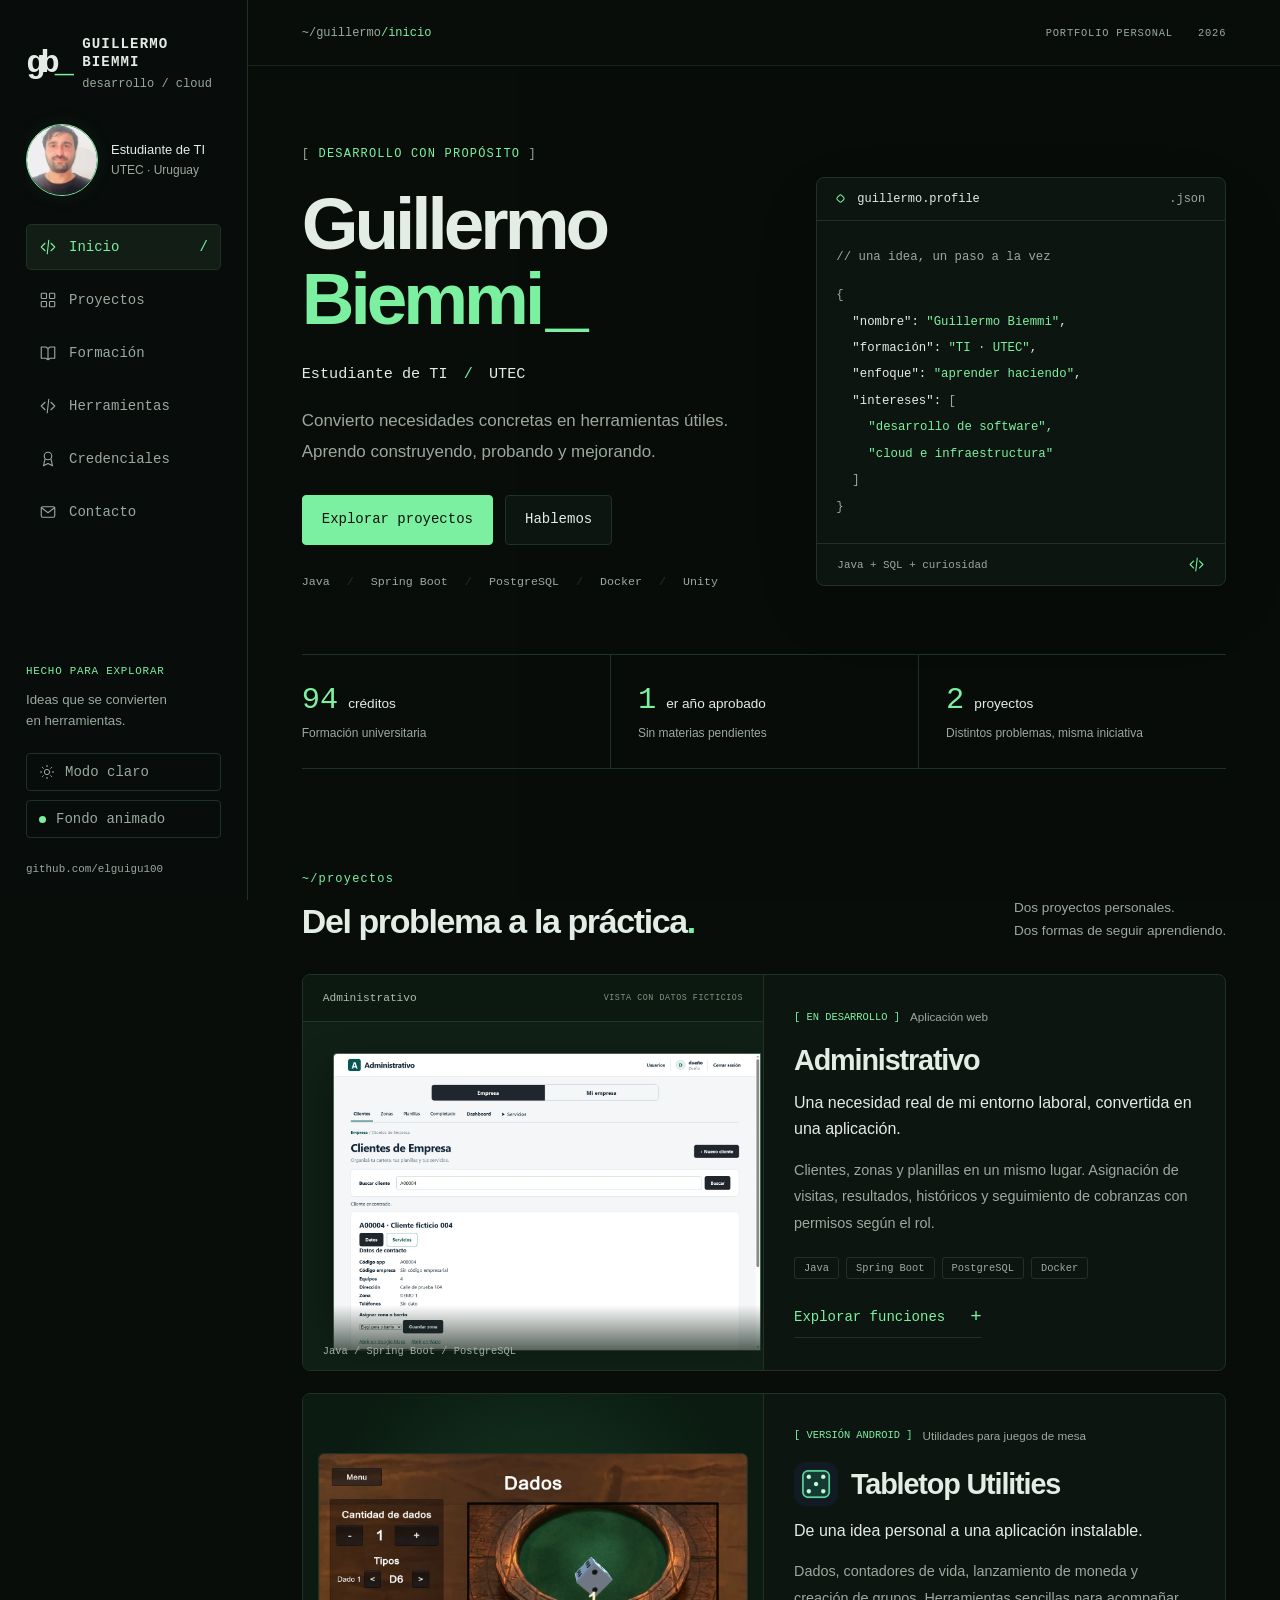
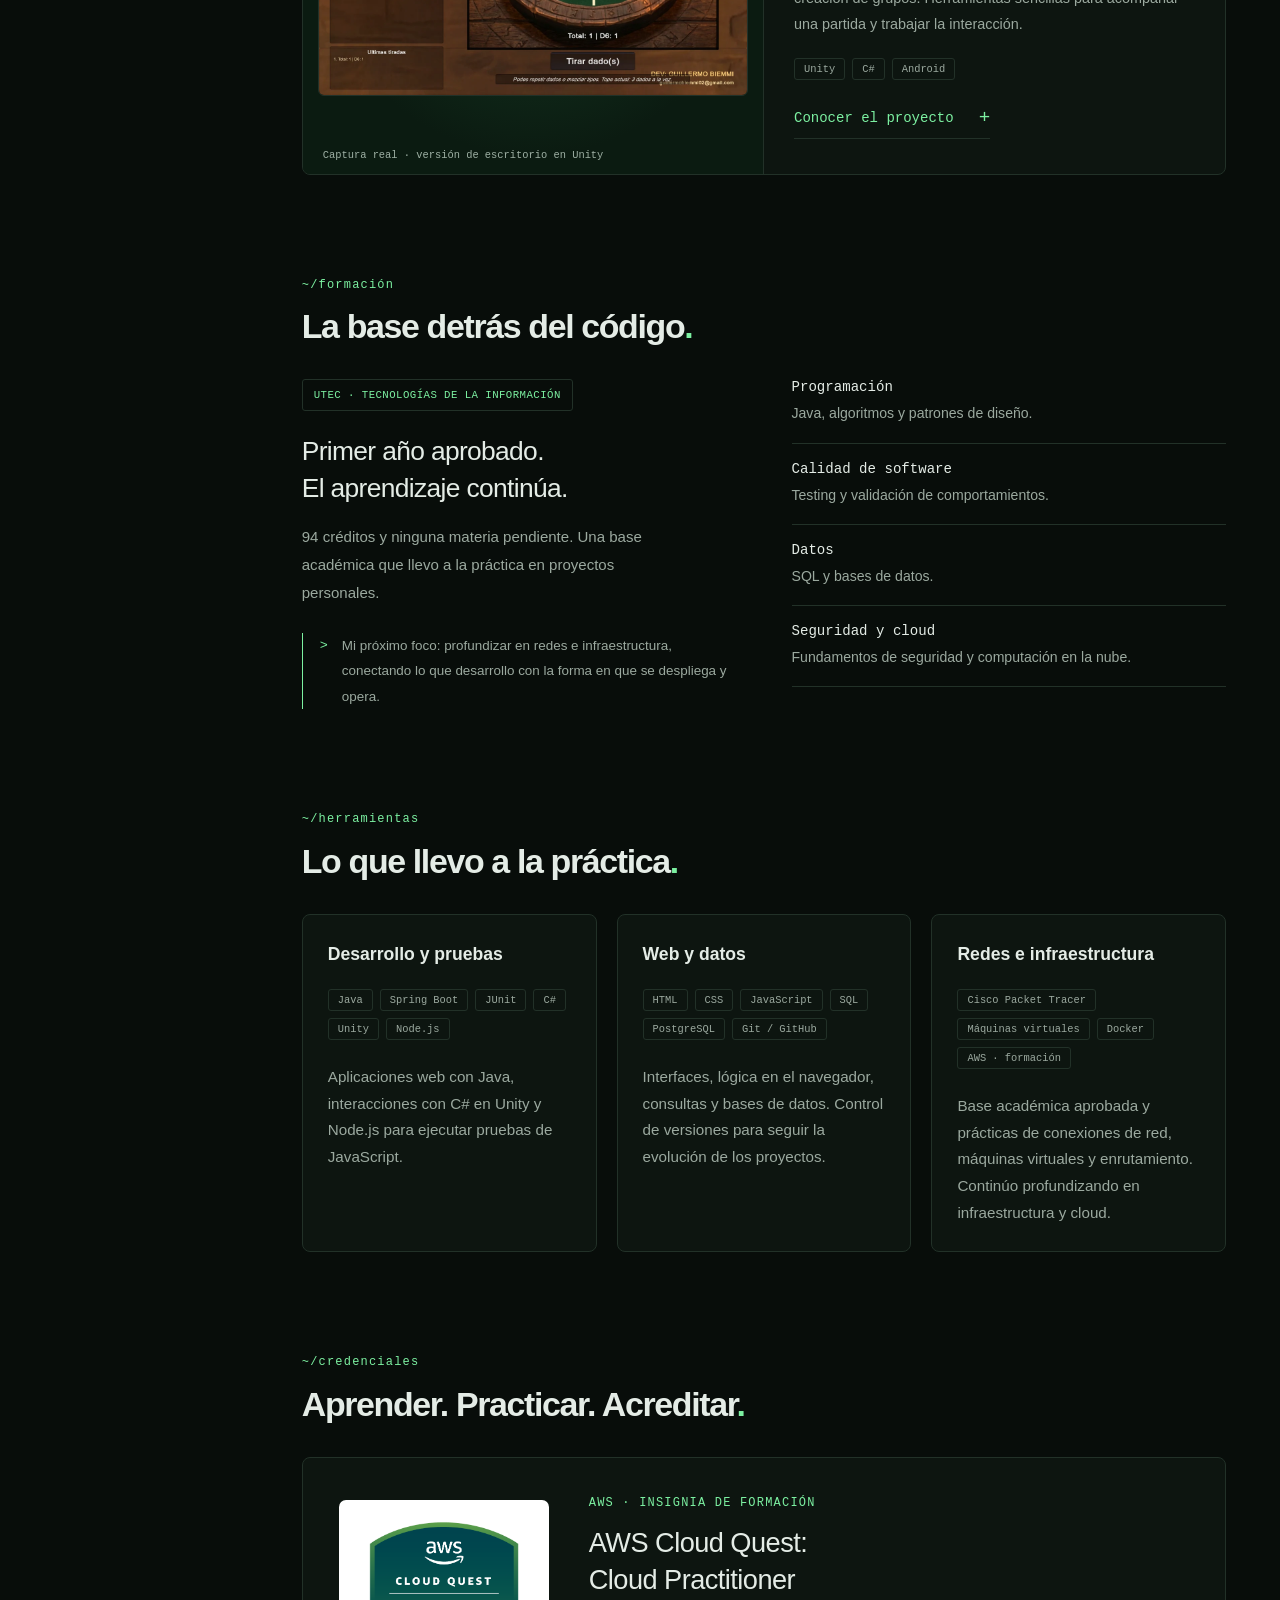
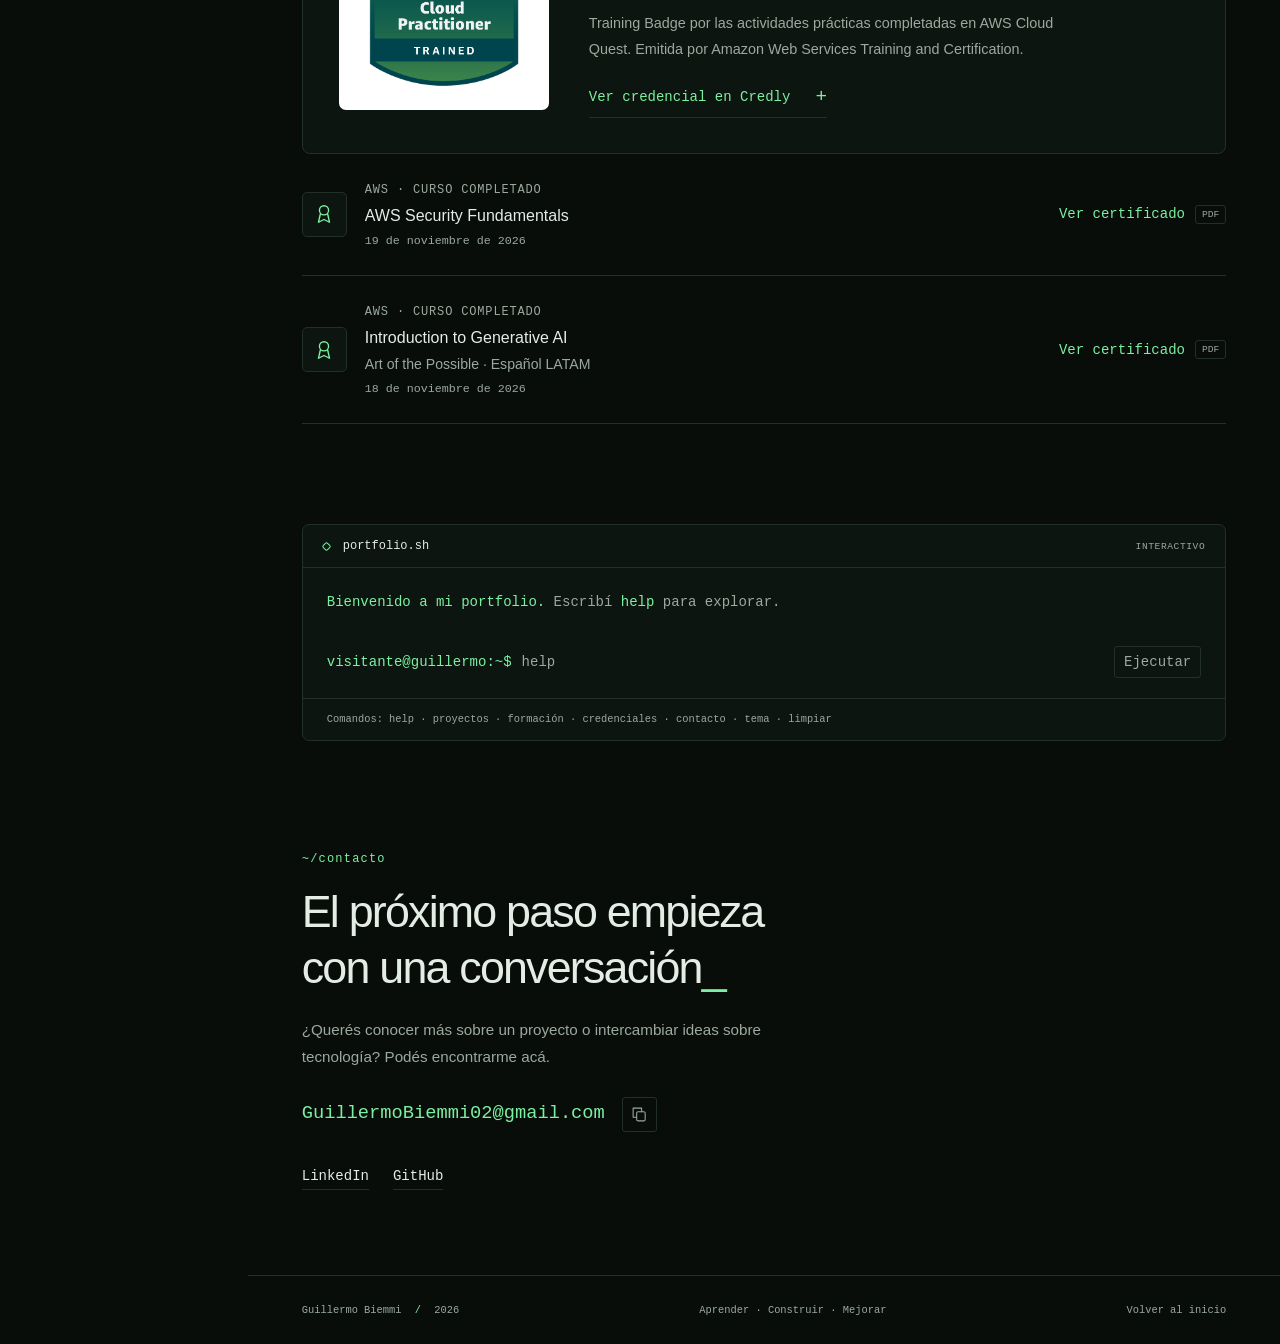
==== index.html @ 7ba87234 "Publica mi portfolio personal" ====
<!doctype html>
<html lang="es" data-theme="dark">
<head>
  <meta charset="utf-8">
  <meta name="viewport" content="width=device-width, initial-scale=1">
  <meta name="theme-color" content="#080d0a">
  <meta name="description" content="Portfolio de Guillermo Biemmi. Estudiante de TI en UTEC: desarrollo con Java, proyectos personales y formación en AWS.">
  <title>Guillermo Biemmi · Desarrollo & cloud</title>
  <link rel="icon" href="./assets/favicon.svg" type="image/svg+xml">
  <link rel="stylesheet" href="./styles.css">
</head>
<body>
  <a class="skip-link" href="#contenido">Ir al contenido</a>
  <canvas id="matrix" aria-hidden="true"></canvas>
  <svg class="symbols" aria-hidden="true" xmlns="http://www.w3.org/2000/svg"><defs>
    <symbol id="i-code" viewBox="0 0 24 24"><path d="m8 7-5 5 5 5m8-10 5 5-5 5m-3-14-2 18"/></symbol>
    <symbol id="i-grid" viewBox="0 0 24 24"><rect x="3" y="3" width="7" height="7" rx="1"/><rect x="14" y="3" width="7" height="7" rx="1"/><rect x="3" y="14" width="7" height="7" rx="1"/><rect x="14" y="14" width="7" height="7" rx="1"/></symbol>
    <symbol id="i-book" viewBox="0 0 24 24"><path d="M3 4h6l3 2 3-2h6v15h-6l-3 2-3-2H3Zm9 2v15"/></symbol>
    <symbol id="i-award" viewBox="0 0 24 24"><circle cx="12" cy="8" r="5"/><path d="m8 12-2 9 6-3 6 3-2-9"/></symbol>
    <symbol id="i-mail" viewBox="0 0 24 24"><rect x="3" y="5" width="18" height="14" rx="2"/><path d="m3 6 9 7 9-7"/></symbol>
    <symbol id="i-sun" viewBox="0 0 24 24"><circle cx="12" cy="12" r="4"/><path d="M12 2v2m0 16v2M2 12h2m16 0h2M5 5l1.5 1.5m11 11L19 19M5 19l1.5-1.5m11-11L19 5"/></symbol>
    <symbol id="i-copy" viewBox="0 0 24 24"><rect x="8" y="8" width="12" height="13" rx="2"/><path d="M15 8V3H3v13h5"/></symbol>
  </defs></svg>

  <aside class="sidebar">
    <a class="brand" href="#inicio" aria-label="Guillermo Biemmi, inicio"><span class="brand-mark">gb<span>_</span></span><span class="brand-name"><b>GUILLERMO</b><br><b>BIEMMI</b><span>desarrollo / cloud</span></span></a>
    <button class="menu-toggle" type="button" aria-expanded="false" aria-controls="main-nav">Menú <span aria-hidden="true">☰</span></button>
    <div class="sidebar-content" id="sidebar-content">
      <div class="identity"><img class="portrait" src="./assets/guillermo.jpeg" alt="Guillermo Biemmi" width="72" height="72"><p>Estudiante de TI<strong>UTEC · Uruguay</strong></p></div>
      <nav id="main-nav" aria-label="Navegación principal">
        <a href="#inicio" aria-current="location"><svg><use href="#i-code"/></svg>Inicio<span class="nav-index" aria-hidden="true">/</span></a>
        <a href="#proyectos"><svg><use href="#i-grid"/></svg>Proyectos</a>
        <a href="#formacion"><svg><use href="#i-book"/></svg>Formación</a>
        <a href="#herramientas"><svg><use href="#i-code"/></svg>Herramientas</a>
        <a href="#credenciales"><svg><use href="#i-award"/></svg>Credenciales</a>
        <a href="#contacto"><svg><use href="#i-mail"/></svg>Contacto</a>
      </nav>
      <div class="sidebar-bottom"><p class="tiny-label">HECHO PARA EXPLORAR</p><p>Ideas que se convierten<br>en herramientas.</p><button id="theme-toggle" class="utility-button" type="button"><svg><use href="#i-sun"/></svg><span>Modo claro</span></button><button id="motion-toggle" class="utility-button" type="button" aria-pressed="true"><span class="motion-light" aria-hidden="true"></span><span>Fondo animado</span></button><a class="sidebar-github" href="https://github.com/elguigu100" target="_blank" rel="noopener noreferrer">github.com/elguigu100</a></div>
    </div>
  </aside>

  <div class="page-shell">
    <header class="topbar"><span class="breadcrumb"><span>~/guillermo</span><span id="current-path">/inicio</span></span><span class="topbar-note">PORTFOLIO PERSONAL <span>2026</span></span></header>
    <main id="contenido">
      <section id="inicio" class="hero section-anchor" aria-labelledby="hero-title">
        <div class="hero-copy"><p class="eyebrow"><span aria-hidden="true">[</span> DESARROLLO CON PROPÓSITO <span aria-hidden="true">]</span></p><h1 id="hero-title">Guillermo<br><span>Biemmi<span class="cursor" aria-hidden="true">_</span></span></h1><p class="hero-role">Estudiante de TI <span>/</span> UTEC</p><p class="hero-intro">Convierto necesidades concretas en herramientas útiles. Aprendo construyendo, probando y mejorando.</p><div class="hero-actions"><a class="button button-primary" href="#proyectos">Explorar proyectos</a><a class="button button-secondary" href="#contacto">Hablemos</a></div><div class="hero-stack" aria-label="Tecnologías utilizadas"><span>Java</span><span>Spring Boot</span><span>PostgreSQL</span><span>Docker</span><span>Unity</span></div></div>
        <div class="hero-terminal"><div class="terminal-title"><span class="terminal-dot" aria-hidden="true"></span>guillermo.profile <span class="file-extension">.json</span></div><div class="profile-code" aria-label="Resumen de mi perfil"><p class="code-comment">// una idea, un paso a la vez</p><p><span class="code-punctuation">{</span></p><p class="indent"><span class="code-key">"nombre"</span>: <span class="code-string">"Guillermo Biemmi"</span>,</p><p class="indent"><span class="code-key">"formación"</span>: <span class="code-string">"TI · UTEC"</span>,</p><p class="indent"><span class="code-key">"enfoque"</span>: <span class="code-string">"aprender haciendo"</span>,</p><p class="indent"><span class="code-key">"intereses"</span>: <span class="code-punctuation">[</span></p><p class="double-indent code-string">"desarrollo de software",</p><p class="double-indent code-string">"cloud e infraestructura"</p><p class="indent"><span class="code-punctuation">]</span></p><p><span class="code-punctuation">}</span></p></div><div class="terminal-foot"><span>Java + SQL + curiosidad</span><svg><use href="#i-code"/></svg></div></div>
        <div class="academic-strip"><div><strong>94<span>créditos</span></strong><p>Formación universitaria</p></div><div><strong>1<span>er año aprobado</span></strong><p>Sin materias pendientes</p></div><div><strong>2<span>proyectos</span></strong><p>Distintos problemas, misma iniciativa</p></div></div>
      </section>

      <section id="proyectos" class="section-anchor section-space" aria-labelledby="projects-title"><div class="section-heading"><div><p class="eyebrow">~/proyectos</p><h2 id="projects-title">Del problema a la práctica<span>.</span></h2></div><p>Dos proyectos personales.<br>Dos formas de seguir aprendiendo.</p></div>
        <article class="project project-admin"><div class="project-visual admin-visual"><div class="visual-toolbar"><span>Administrativo</span><span>VISTA CON DATOS FICTICIOS</span></div><img src="./assets/administrativo-clientes.webp" alt="Dashboard de Administrativo: comparación mensual de cobranzas con datos ficticios" loading="lazy" width="1366" height="1050"><span class="visual-caption">Java / Spring Boot / PostgreSQL</span></div><div class="project-copy"><p class="project-status"><span class="bracket">[ EN DESARROLLO ]</span> Aplicación web</p><h3>Administrativo</h3><p class="project-summary">Una necesidad real de mi entorno laboral, convertida en una aplicación.</p><p>Clientes, zonas y planillas en un mismo lugar. Asignación de visitas, resultados, históricos y seguimiento de cobranzas con permisos según el rol.</p><div class="project-tags"><span>Java</span><span>Spring Boot</span><span>PostgreSQL</span><span>Docker</span></div><button class="text-button" type="button" data-project="administrativo">Explorar funciones <span aria-hidden="true">+</span></button></div></article>
        <article class="project project-tabletop"><div class="project-visual tabletop-visual"><img class="app-preview" src="./assets/tabletop-dados.webp" alt="Tabletop Utilities ejecutándose: dado D6 y resultado de una tirada" loading="lazy" width="1280" height="720"><span class="visual-caption">Captura real · versión de escritorio en Unity</span></div><div class="project-copy"><p class="project-status"><span class="bracket">[ VERSIÓN ANDROID ]</span> Utilidades para juegos de mesa</p><h3 class="app-title"><img src="./assets/tabletop-icon.png" alt="" width="44" height="44">Tabletop Utilities</h3><p class="project-summary">De una idea personal a una aplicación instalable.</p><p>Dados, contadores de vida, lanzamiento de moneda y creación de grupos. Herramientas sencillas para acompañar una partida y trabajar la interacción.</p><div class="project-tags"><span>Unity</span><span>C#</span><span>Android</span></div><button class="text-button" type="button" data-project="tabletop">Conocer el proyecto <span aria-hidden="true">+</span></button></div></article>
      </section>

      <section id="formacion" class="section-anchor section-space" aria-labelledby="education-title"><div class="section-heading"><div><p class="eyebrow">~/formación</p><h2 id="education-title">La base detrás del código<span>.</span></h2></div></div><div class="education-layout"><div class="education-main"><span class="outline-label">UTEC · TECNOLOGÍAS DE LA INFORMACIÓN</span><h3>Primer año aprobado.<br>El aprendizaje continúa.</h3><p>94 créditos y ninguna materia pendiente. Una base académica que llevo a la práctica en proyectos personales.</p><div class="education-note"><span aria-hidden="true">&gt;</span><p>Mi próximo foco: profundizar en redes e infraestructura, conectando lo que desarrollo con la forma en que se despliega y opera.</p></div></div><dl class="knowledge-list"><div><dt>Programación</dt><dd>Java, algoritmos y patrones de diseño.</dd></div><div><dt>Calidad de software</dt><dd>Testing y validación de comportamientos.</dd></div><div><dt>Datos</dt><dd>SQL y bases de datos.</dd></div><div><dt>Seguridad y cloud</dt><dd>Fundamentos de seguridad y computación en la nube.</dd></div></dl></div></section>

      <section id="herramientas" class="section-anchor section-space" aria-labelledby="tools-title">
        <div class="section-heading"><div><p class="eyebrow">~/herramientas</p><h2 id="tools-title">Lo que llevo a la práctica<span>.</span></h2></div></div>
        <div class="tools-grid">
          <article class="tool-card"><h3>Desarrollo y pruebas</h3><div class="project-tags"><span>Java</span><span>Spring Boot</span><span>JUnit</span><span>C#</span><span>Unity</span><span>Node.js</span></div><p>Aplicaciones web con Java, interacciones con C# en Unity y Node.js para ejecutar pruebas de JavaScript.</p></article>
          <article class="tool-card"><h3>Web y datos</h3><div class="project-tags"><span>HTML</span><span>CSS</span><span>JavaScript</span><span>SQL</span><span>PostgreSQL</span><span>Git / GitHub</span></div><p>Interfaces, lógica en el navegador, consultas y bases de datos. Control de versiones para seguir la evolución de los proyectos.</p></article>
          <article class="tool-card"><h3>Redes e infraestructura</h3><div class="project-tags"><span>Cisco Packet Tracer</span><span>Máquinas virtuales</span><span>Docker</span><span>AWS · formación</span></div><p>Base académica aprobada y prácticas de conexiones de red, máquinas virtuales y enrutamiento. Continúo profundizando en infraestructura y cloud.</p></article>
        </div>
      </section>

      <section id="credenciales" class="section-anchor section-space" aria-labelledby="credentials-title"><div class="section-heading"><div><p class="eyebrow">~/credenciales</p><h2 id="credentials-title">Aprender. Practicar. Acreditar<span>.</span></h2></div></div><article class="badge-panel"><a class="badge-image" href="https://www.credly.com/badges/9b9feaf5-bb16-41b6-ac58-16a0787f8060/public_url" target="_blank" rel="noopener noreferrer"><img src="./assets/aws-cloud-quest.png" alt="Insignia AWS Cloud Quest: Cloud Practitioner — Training Badge; abrir en Credly" width="601" height="601" loading="lazy"></a><div><p class="eyebrow">AWS · INSIGNIA DE FORMACIÓN</p><h3>AWS Cloud Quest:<br>Cloud Practitioner</h3><p>Training Badge por las actividades prácticas completadas en AWS Cloud Quest. Emitida por Amazon Web Services Training and Certification.</p><a class="text-button" href="https://www.credly.com/badges/9b9feaf5-bb16-41b6-ac58-16a0787f8060/public_url" target="_blank" rel="noopener noreferrer">Ver credencial en Credly <span aria-hidden="true">+</span></a></div></article><div class="course-list"><article><div class="course-icon"><svg><use href="#i-award"/></svg></div><div><p class="tiny-label">AWS · CURSO COMPLETADO</p><h3>AWS Security Fundamentals</h3><p>19 de noviembre de 2026</p></div><a href="./assets/aws-security-fundamentals.pdf" target="_blank" rel="noopener noreferrer">Ver certificado <span class="file-type">PDF</span></a></article><article><div class="course-icon"><svg><use href="#i-award"/></svg></div><div><p class="tiny-label">AWS · CURSO COMPLETADO</p><h3>Introduction to Generative AI<br><span>Art of the Possible · Español LATAM</span></h3><p>18 de noviembre de 2026</p></div><a href="./assets/aws-generative-ai.pdf" target="_blank" rel="noopener noreferrer">Ver certificado <span class="file-type">PDF</span></a></article></div></section>

      <section class="terminal-section section-space" aria-labelledby="terminal-heading"><div class="terminal-title"><span class="terminal-dot" aria-hidden="true"></span><h2 id="terminal-heading">portfolio.sh</h2><span class="terminal-hint">INTERACTIVO</span></div><div id="terminal-output" class="terminal-output" role="log" aria-live="polite" aria-relevant="additions"><p><span class="code-string">Bienvenido a mi portfolio.</span> Escribí <strong>help</strong> para explorar.</p></div><form id="terminal-form" autocomplete="off"><label for="terminal-input"><span aria-hidden="true">visitante@guillermo:~$</span><span class="sr-only">Comando del portfolio</span></label><input id="terminal-input" name="command" type="text" maxlength="80" spellcheck="false" placeholder="help" aria-describedby="terminal-help"><button type="submit" class="terminal-submit">Ejecutar</button></form><p id="terminal-help" class="terminal-help">Comandos: help · proyectos · formación · credenciales · contacto · tema · limpiar</p></section>

      <section id="contacto" class="section-anchor contact-section section-space" aria-labelledby="contact-title"><p class="eyebrow">~/contacto</p><h2 id="contact-title">El próximo paso empieza<br>con una conversación<span>_</span></h2><p>¿Querés conocer más sobre un proyecto o intercambiar ideas sobre tecnología? Podés encontrarme acá.</p><div class="contact-links"><a class="email-link" href="mailto:GuillermoBiemmi02@gmail.com">GuillermoBiemmi02@gmail.com</a><button class="icon-button" type="button" id="copy-email" aria-label="Copiar correo electrónico"><svg><use href="#i-copy"/></svg></button></div><p id="copy-status" class="copy-status" role="status"></p><div class="social-links"><a href="https://www.linkedin.com/in/guillermo-biemmi-7505232b5" target="_blank" rel="noopener noreferrer">LinkedIn</a><a href="https://github.com/elguigu100" target="_blank" rel="noopener noreferrer">GitHub</a></div></section>
    </main>
    <footer><span>Guillermo Biemmi <span class="footer-slash">/</span> <span id="footer-year">2026</span></span><span>Aprender · Construir · Mejorar</span><a href="#inicio">Volver al inicio</a></footer>
  </div>

  <dialog id="project-dialog" class="project-dialog" aria-labelledby="project-dialog-title"><button type="button" class="dialog-close" aria-label="Cerrar detalle del proyecto">Cerrar <span aria-hidden="true">×</span></button><div id="project-dialog-content"></div></dialog>
  <script src="./downloads.js"></script>
  <script src="./app.js"></script>
</body>
</html>
---- styles.css ----
@charset "UTF-8";
:root{color-scheme:dark;--bg:#080d0a;--sidebar:#080c0a;--surface:#0d1510;--surface-2:#111d15;--text:#e4ece6;--muted:#9ba99f;--green:#7cf0a1;--green-deep:#112d1d;--border:#223128;--line:#17241c;--mono:ui-monospace,"Cascadia Code","SFMono-Regular",Consolas,"Liberation Mono",monospace;--sans:Inter,"Segoe UI",Arial,sans-serif;--sidebar-width:248px}
html[data-theme=light]{color-scheme:light;--bg:#f3f7f4;--sidebar:#edf3ee;--surface:#fff;--surface-2:#e9f0eb;--text:#15271b;--muted:#526557;--green:#176b39;--green-deep:#deeee3;--border:#cbd9ce;--line:#dbe5dd}
*{box-sizing:border-box}html{scroll-behavior:smooth;scroll-padding-top:85px}body{margin:0;background:var(--bg);color:var(--text);font:1rem/1.65 var(--sans);-webkit-font-smoothing:antialiased}::selection{background:var(--green);color:var(--bg)}a{color:inherit;text-decoration:none}button,input{font:inherit}button,a,input{-webkit-tap-highlight-color:transparent}button{cursor:pointer}button:disabled{cursor:wait;opacity:.6}button{color:inherit}button:focus-visible,a:focus-visible,input:focus-visible,summary:focus-visible{outline:2px solid var(--green);outline-offset:5px}img{display:block;max-width:100%}svg:not(.symbols){width:22px;height:22px;fill:none;stroke:currentColor;stroke-width:1.5;stroke-linecap:round;stroke-linejoin:round}.symbols{position:absolute;width:0;height:0;overflow:hidden}p,h1,h2,h3{margin:0}button{border:0}button[hidden],[hidden]{display:none!important}.sr-only{position:absolute;width:1px;height:1px;padding:0;margin:-1px;overflow:hidden;clip:rect(0,0,0,0);white-space:nowrap;border:0}.skip-link{position:fixed;left:1rem;top:1rem;padding:.7rem 1rem;background:var(--green);color:var(--bg);transform:translateY(-180%);z-index:100}.skip-link:focus{transform:none}
#matrix{position:fixed;top:0;left:var(--sidebar-width);width:calc(100% - var(--sidebar-width));height:100%;pointer-events:none;z-index:-1;opacity:.075;mask-image:linear-gradient(90deg,transparent,#000 65%)}html[data-theme=light] #matrix{opacity:.05}
.sidebar{position:fixed;inset:0 auto 0 0;width:var(--sidebar-width);border-right:1px solid var(--border);background:var(--sidebar);z-index:20;display:flex;flex-direction:column;padding:35px 26px 25px}.brand{display:flex;align-items:center;gap:13px}.brand-mark{font:700 2rem/1 var(--mono);letter-spacing:-.15em;color:var(--text)}.brand-mark>span{color:var(--green)}.brand-name{font:600 .88rem/1.3 var(--mono);letter-spacing:.08em}.brand-name>span{display:block;color:var(--muted);font-size:.75rem;font-weight:400;letter-spacing:0;margin-top:5px}.sidebar-content{display:flex;flex-direction:column;flex:1;min-height:0;overflow:auto;scrollbar-width:thin;scrollbar-color:var(--border) transparent}.identity{padding:32px 0 28px;display:flex;align-items:center;gap:13px}.monogram{display:grid;place-content:center;position:relative;flex:none;width:52px;height:52px;border:1px solid #4d8d61;border-radius:50%;background:var(--green-deep);color:var(--green);font:500 1.05rem var(--mono)}.monogram span{position:absolute;right:6px;bottom:9px;font-size:.7rem}.identity p{font-size:.81rem;line-height:1.6;color:var(--text)}.identity strong{display:block;font-size:.75rem;color:var(--muted);font-weight:400}
#main-nav{display:flex;flex-direction:column;gap:7px}#main-nav a{font:.875rem var(--mono);display:flex;align-items:center;gap:12px;padding:13px 12px;color:var(--muted);border:1px solid transparent;border-radius:5px;transition:background .2s,color .2s}#main-nav svg{width:18px;height:18px}#main-nav a:hover{color:var(--text);background:var(--surface-2)}#main-nav a[aria-current]{border-color:var(--border);background:var(--surface-2);color:var(--green)}.nav-index{margin-left:auto}.sidebar-bottom{margin-top:auto;padding-top:45px}.tiny-label{font:400 .75rem/1.5 var(--mono);letter-spacing:.07em;color:var(--muted)}.sidebar-bottom>.tiny-label{font-size:.68rem;color:var(--green)}.sidebar-bottom>p:not(.tiny-label){font-size:.83rem;color:var(--muted);margin:9px 0 22px;line-height:1.6}.utility-button{display:flex;gap:10px;align-items:center;text-align:left;width:100%;background:transparent;color:var(--muted);border:1px solid var(--border);padding:10px 12px;border-radius:4px;font:.75rem var(--mono);margin-top:9px}.utility-button:hover{border-color:var(--green);color:var(--green)}.utility-button svg{width:16px;height:16px}.motion-light{width:7px;height:7px;border-radius:50%;background:var(--green)}.utility-button[aria-pressed=false] .motion-light{background:var(--muted)}.sidebar-github{display:block;font:.68rem var(--mono);color:var(--muted);margin-top:25px}.sidebar-github:hover{color:var(--green)}.menu-toggle{display:none}
.page-shell{margin-left:var(--sidebar-width)}.topbar{height:66px;border-bottom:1px solid var(--line);display:flex;align-items:center;justify-content:space-between;padding:0 clamp(25px,4.2vw,65px);font:.75rem var(--mono);background:var(--bg)}.breadcrumb>span:first-child{color:var(--muted)}#current-path{color:var(--green)}.topbar-note{font-size:.65rem;letter-spacing:.08em;color:var(--muted)}.topbar-note>span{margin-left:18px}main{max-width:1380px;margin:0 auto;padding:0 clamp(25px,4.2vw,65px)}.section-anchor{scroll-margin-top:30px}.hero{display:grid;grid-template-columns:minmax(0,1.1fr) minmax(0,.95fr);gap:45px 40px;padding-top:78px}.eyebrow{font:.75rem/1.7 var(--mono);letter-spacing:.1em;color:var(--green)}.eyebrow>span{color:var(--muted)}h1{font:650 clamp(3.2rem,5.7vw,5.7rem)/1.02 var(--sans);letter-spacing:-.055em;margin:23px 0}h1>span{color:var(--green)}.cursor{display:inline-block;font-family:var(--mono);font-weight:400;margin-left:4px;animation:cursor 1.6s step-end infinite}@keyframes cursor{50%{opacity:0}}.hero-role{font:400 .95rem var(--mono);color:var(--text)}.hero-role>span{color:var(--green);margin:0 7px}.hero-intro{font-size:1.06rem;color:var(--muted);max-width:440px;line-height:1.8;margin:23px 0 28px}.hero-actions{display:flex;gap:12px;flex-wrap:wrap}.button{font:500 .875rem/1.4 var(--mono);border-radius:4px;padding:14px 19px;display:inline-flex;align-items:center;justify-content:center;transition:background .2s,border-color .2s,transform .2s}.button:hover{transform:translateY(-2px)}.button-primary{background:var(--green);color:#07130c;border:1px solid var(--green)}html[data-theme=light] .button-primary{color:#fff}.button-secondary{background:var(--surface);border:1px solid var(--border);color:var(--text)}.button-secondary:hover{border-color:var(--green)}.hero-stack{display:flex;flex-wrap:wrap;gap:7px 17px;margin-top:30px;font:.73rem var(--mono);color:var(--muted)}.hero-stack span:not(:last-child)::after{content:"/";margin-left:17px;color:var(--border)}
.hero-terminal{align-self:center;min-width:0;border:1px solid var(--border);border-radius:8px;background:var(--surface);box-shadow:0 25px 75px #00000012;transform:translateY(15px)}.terminal-title{padding:14px 20px;display:flex;align-items:center;gap:9px;border-bottom:1px solid var(--border);font:.75rem var(--mono);color:var(--text)}.terminal-dot{width:7px;height:7px;border-radius:2px;border:1px solid var(--green);transform:rotate(45deg);margin-right:4px}.file-extension{color:var(--muted);margin-left:auto}.profile-code{font:.77rem/2.15 var(--mono);padding:23px 19px;overflow:auto;white-space:nowrap}.profile-code .indent{padding-left:16px}.profile-code .double-indent{padding-left:32px}.code-comment{color:var(--muted);margin-bottom:12px}.code-key{color:var(--text)}.code-string{color:var(--green)}.code-punctuation{color:var(--muted)}.terminal-foot{border-top:1px solid var(--border);display:flex;justify-content:space-between;align-items:center;padding:12px 20px;color:var(--muted);font:.68rem var(--mono)}.terminal-foot svg{height:17px;width:17px;color:var(--green)}.academic-strip{grid-column:1/-1;display:grid;grid-template-columns:repeat(3,1fr);border-top:1px solid var(--border);border-bottom:1px solid var(--border);margin-top:20px}.academic-strip>div{padding:24px 0}.academic-strip>div+div{padding-left:27px;border-left:1px solid var(--border)}.academic-strip strong{font:500 1.9rem/1.4 var(--mono);color:var(--green)}.academic-strip strong>span{font:400 .85rem var(--sans);color:var(--text);margin-left:10px}.academic-strip p{font-size:.75rem;color:var(--muted);margin-top:3px}
.section-space{margin-top:100px}.section-heading{display:flex;align-items:end;justify-content:space-between;gap:25px;margin-bottom:32px}.section-heading h2{font-size:clamp(1.8rem,2.65vw,2.55rem);font-weight:600;letter-spacing:-.04em;line-height:1.25;margin-top:10px}.section-heading h2>span{color:var(--green)}.section-heading>p{color:var(--muted);font-size:.85rem;flex-shrink:0;line-height:1.7}
.project{display:grid;grid-template-columns:1fr 1fr;border:1px solid var(--border);background:var(--surface);border-radius:8px;overflow:hidden;margin-top:22px}.project-visual{min-width:0;min-height:340px;position:relative;border-right:1px solid var(--border);background:#102016;overflow:hidden}.visual-toolbar{display:flex;justify-content:space-between;align-items:center;gap:12px;padding:17px 20px;border-bottom:1px solid #21372a;color:#acbfb1;background:#0c1911;font:.7rem var(--mono)}.visual-toolbar>span+span{font-size:.52rem;letter-spacing:.07em;color:#7d9786}.admin-visual img{position:absolute;top:78px;left:30px;width:calc(100% - 32px);max-width:none;height:auto;border-radius:4px 0 0 0;border:1px solid #496151;box-shadow:0 20px 40px #0006;transition:transform .5s}.project:hover .admin-visual img{transform:translateY(-6px)}.admin-visual::after{content:"";position:absolute;inset:auto 0 0;height:65px;background:linear-gradient(transparent,#102016)}.visual-caption{position:absolute;bottom:13px;left:20px;z-index:1;color:#9eb0a4;font:.65rem var(--mono)}.project-copy{padding:32px 30px;min-width:0}.project-status{display:flex;align-items:center;gap:10px;flex-wrap:wrap;color:var(--muted);font-size:.73rem}.bracket{font:.65rem var(--mono);color:var(--green)}.project-copy h3{font-size:1.8rem;letter-spacing:-.04em;font-weight:600;margin:17px 0 12px;line-height:1.2}.project-summary{font-size:1rem;color:var(--text);line-height:1.65;margin-bottom:14px}.project-copy>p:not(.project-summary):not(.project-status){color:var(--muted);font-size:.9rem;line-height:1.85}.project-tags{display:flex;flex-wrap:wrap;gap:7px;margin:20px 0 24px}.project-tags>span{border:1px solid var(--border);color:var(--muted);padding:4px 9px;border-radius:3px;font:.65rem var(--mono)}.text-button{display:inline-flex;align-items:center;justify-content:space-between;gap:25px;font:500 .82rem var(--mono);color:var(--green);border:0;border-bottom:1px solid var(--border);padding:0 0 9px;background:transparent}.text-button:hover{border-color:var(--green)}.text-button>span{font-size:1.2rem;font-weight:400}.tabletop-visual{display:flex;align-items:center;justify-content:center;background:radial-gradient(ellipse at 50% 40%,#153923 0,#0b1b11 65%);min-height:380px}.dice-stage{width:100%;height:270px;position:relative;display:grid;place-items:center;transform:translateY(-25px)}.dice-stage svg.dice-art{width:88%;height:100%;fill:initial;stroke:initial;stroke-width:initial;z-index:1}.orbit{position:absolute;width:270px;height:160px;border:1px solid #234e32;border-radius:50%;transform:rotate(-25deg)}.orbit-two{width:350px;height:220px;transform:rotate(-25deg);opacity:.45}.tabletop-wordmark{position:absolute;bottom:58px;left:0;right:0;text-align:center;font:500 1rem/1.5 var(--mono);letter-spacing:.25em;color:#cff5db}.tabletop-wordmark>span{display:block;font-size:.6rem;letter-spacing:.6em;color:#8da997}
.education-layout{display:grid;grid-template-columns:1fr 1fr;gap:55px}.outline-label{display:inline-block;font:.67rem/1.5 var(--mono);color:var(--green);border:1px solid var(--border);border-radius:3px;padding:7px 11px;letter-spacing:.04em}.education-main h3{font-size:1.65rem;font-weight:500;line-height:1.4;letter-spacing:-.025em;margin:22px 0 16px}.education-main>p{font-size:.94rem;line-height:1.85;color:var(--muted);max-width:390px}.education-note{display:flex;gap:14px;font-size:.84rem;line-height:1.9;color:var(--muted);border-left:1px solid var(--green);padding-left:17px;margin-top:26px}.education-note>span{color:var(--green);font-family:var(--mono)}.knowledge-list{margin:0}.knowledge-list>div{padding:17px 0;border-bottom:1px solid var(--border)}.knowledge-list>div:first-child{padding-top:0}.knowledge-list dt{font:500 .88rem var(--mono);color:var(--text)}.knowledge-list dd{margin:7px 0 0;font-size:.88rem;color:var(--muted)}
.badge-panel{display:grid;grid-template-columns:210px 1fr;gap:40px;align-items:center;border:1px solid var(--border);background:var(--surface);border-radius:8px;padding:35px 36px}.badge-image{display:block;background:#fff;border-radius:7px;padding:9px;transition:transform .25s}.badge-image:hover{transform:translateY(-4px)}.badge-image img{width:100%;height:auto}.badge-panel h3{font-weight:500;font-size:1.7rem;line-height:1.35;letter-spacing:-.02em;margin:12px 0}.badge-panel>div>p:not(.eyebrow){color:var(--muted);font-size:.9rem;line-height:1.8;margin-bottom:20px;max-width:480px}.course-list>article{display:flex;align-items:center;gap:18px;border-bottom:1px solid var(--border);padding:27px 0}.course-icon{width:45px;height:45px;flex:none;display:grid;place-items:center;border:1px solid var(--border);border-radius:5px;color:var(--green);background:var(--surface)}.course-list h3{font-size:1rem;line-height:1.6;font-weight:500;margin:4px 0}.course-list h3>span{font-size:.88rem;font-weight:400;color:var(--muted)}.course-list article>div:not(.course-icon)>p:last-child{font:.73rem var(--mono);color:var(--muted);margin-top:6px}.course-list a{display:flex;align-items:center;gap:10px;font:.75rem var(--mono);margin-left:auto;white-space:nowrap;color:var(--green)}.file-type{font-size:.6rem;border:1px solid var(--border);border-radius:3px;padding:3px 6px;color:var(--muted)}.course-list a:hover{text-decoration:underline}
.terminal-section{border:1px solid var(--border);border-radius:7px;overflow:hidden;background:var(--surface)}.terminal-title h2{font:inherit}.terminal-hint{font:.6rem var(--mono);color:var(--muted);margin-left:auto;letter-spacing:.06em}.terminal-output{font:.83rem/1.9 var(--mono);padding:21px 24px 9px;max-height:270px;overflow:auto;overflow-wrap:anywhere;scrollbar-color:var(--border) transparent;scrollbar-width:thin;color:var(--muted)}.terminal-output p{margin-bottom:7px}.terminal-output .command-echo{color:var(--text)}.terminal-output strong{font-weight:500;color:var(--green)}#terminal-form{display:flex;align-items:center;gap:10px;padding:14px 24px 20px;font:.8rem var(--mono)}#terminal-form>label{color:var(--green);white-space:nowrap}#terminal-input{background:transparent;border:0;min-width:0;flex:1;padding:5px 0;color:var(--text);font:inherit;caret-color:var(--green)}#terminal-input:focus-visible{outline:0;border-bottom:1px solid var(--green)}#terminal-input::placeholder{color:var(--muted)}.terminal-submit{border:1px solid var(--border);border-radius:3px;background:transparent;font:.7rem var(--mono);padding:7px 9px;color:var(--muted)}.terminal-submit:hover{color:var(--green);border-color:var(--green)}.terminal-help{border-top:1px solid var(--border);padding:11px 24px;font:.65rem/1.8 var(--mono);color:var(--muted)}
.contact-section{padding:8px 0 30px}.contact-section h2{font-size:clamp(2rem,3.5vw,3.3rem);font-weight:500;letter-spacing:-.04em;line-height:1.25;margin:15px 0 20px}.contact-section h2>span{color:var(--green)}.contact-section>p:not(.eyebrow):not(.copy-status){color:var(--muted);font-size:.95rem;max-width:530px;line-height:1.8}.contact-links{display:flex;align-items:center;gap:17px;margin-top:26px}.email-link{font:400 clamp(.85rem,1.5vw,1.17rem)/1.6 var(--mono);color:var(--green);overflow-wrap:anywhere;min-width:0}.email-link:hover{text-decoration:underline}.icon-button{width:35px;height:35px;display:grid;place-items:center;background:transparent;border:1px solid var(--border);border-radius:3px;flex-shrink:0;color:var(--muted)}.icon-button svg{width:17px;height:17px}.icon-button:hover{color:var(--green);border-color:var(--green)}.copy-status{min-height:24px;font-size:.78rem;color:var(--green);margin-top:5px}.social-links{display:flex;gap:24px;margin-top:7px;font:.82rem var(--mono)}.social-links a{border-bottom:1px solid var(--border);padding-bottom:5px}.social-links a:hover{color:var(--green);border-color:var(--green)}footer{max-width:1380px;margin:55px auto 0;padding:25px clamp(25px,4.2vw,65px);border-top:1px solid var(--border);display:flex;align-items:center;gap:25px;justify-content:space-between;color:var(--muted);font:.65rem/1.8 var(--mono)}.footer-slash{color:var(--green);margin:0 7px}footer a:hover{color:var(--green)}
.project-dialog{width:min(94vw,850px);max-height:90vh;overflow:auto;overscroll-behavior:contain;color:var(--text);background:var(--surface);border:1px solid var(--border);border-radius:10px;padding:32px 38px;box-shadow:0 30px 100px #0008}.project-dialog::backdrop{background:#010603d9;backdrop-filter:blur(7px)}.dialog-close{display:flex;align-items:center;gap:13px;position:sticky;top:0;margin:0 0 18px auto;background:var(--surface-2);border:1px solid var(--border);border-radius:4px;padding:6px 11px;font:.75rem var(--mono);z-index:1}.dialog-close>span{font-size:1.25rem;color:var(--green)}.project-dialog h2{font-size:2.2rem;letter-spacing:-.04em;font-weight:500;line-height:1.2;margin:10px 0 20px}.project-dialog h3{font-size:1.1rem;font-weight:500;margin:25px 0 10px}.project-dialog p,.project-dialog li{color:var(--muted);font-size:.95rem;line-height:1.85}.project-dialog img{border:1px solid var(--border);border-radius:5px;margin:25px 0}.project-dialog ul{padding-left:21px}.project-dialog .dialog-summary{font-size:1.1rem;color:var(--text)}.project-dialog .dialog-note{font:.8rem/1.85 var(--mono);background:var(--surface-2);border-left:2px solid var(--green);padding:16px 18px;margin-top:24px}.project-dialog .button{margin-top:22px}.project-dialog .project-tags{margin-bottom:0}
@media(min-width:1600px){:root{--sidebar-width:270px}.sidebar{padding-left:35px;padding-right:30px}.hero{padding-top:100px}.hero-terminal{max-width:480px;justify-self:end;width:100%}}
@media(max-width:1180px) and (min-width:901px){:root{--sidebar-width:220px}.sidebar{padding:30px 19px}.hero{gap:35px 25px}.profile-code{font-size:.66rem;padding-left:14px;padding-right:14px}.hero-intro{font-size:1rem}.academic-strip strong{font-size:1.5rem}.academic-strip strong>span{font-size:.72rem}.academic-strip>div+div{padding-left:15px}.project-copy{padding:28px 24px}.project-copy h3{font-size:1.6rem}.project-status{font-size:.65rem}.project-visual{min-height:400px}.education-layout{gap:35px}.badge-panel{grid-template-columns:160px 1fr;gap:28px;padding:28px}.course-list a{font-size:.65rem}}
@media(max-width:900px){:root{--sidebar-width:0px}.sidebar{position:sticky;top:0;inset:auto;z-index:30;width:100%;height:72px;border-right:0;border-bottom:1px solid var(--border);padding:15px 23px;flex-direction:row;align-items:center;justify-content:space-between}.brand-mark{font-size:1.8rem}.brand-name{font-size:.7rem;display:flex;gap:6px;align-items:center}.brand-name>br{display:none}.brand-name>span{display:none}.menu-toggle{display:flex;gap:11px;align-items:center;border:1px solid var(--border);border-radius:4px;padding:7px 11px;background:transparent;color:var(--green);font:.75rem var(--mono)}.menu-toggle>span{font-size:1rem}.sidebar-content{display:none;position:absolute;top:71px;left:0;right:0;max-height:calc(100dvh - 72px);overflow:auto;background:var(--sidebar);border-bottom:1px solid var(--border);padding:10px 23px 22px}.sidebar.menu-open .sidebar-content{display:flex}.identity{padding:15px 12px 20px}.sidebar-bottom{padding-top:15px}.sidebar-bottom>.tiny-label,.sidebar-bottom>p:not(.tiny-label){display:none}.utility-button{max-width:250px}.sidebar-github{margin-top:18px}.page-shell{margin-left:0}.topbar{height:53px;padding:0 25px}.topbar-note{font-size:.58rem}.topbar-note>span{margin-left:9px}main{padding:0 25px}.hero{padding-top:55px;gap:38px 25px}.hero h1{font-size:clamp(3.5rem,8vw,5.2rem)}.profile-code{font-size:.7rem}.hero-terminal{transform:none}.academic-strip{margin-top:4px}.section-space{margin-top:75px}.section-heading h2{font-size:2rem}.project-visual{min-height:365px}.project-copy{padding:27px 25px}.badge-panel{grid-template-columns:180px 1fr;gap:30px}.project-dialog{padding:25px}.section-anchor{scroll-margin-top:95px}footer{padding:23px 25px}}
@media(max-width:650px){.topbar-note{display:none}.hero{grid-template-columns:1fr;padding-top:38px;gap:28px}.hero h1{font-size:clamp(3.6rem,14vw,5rem)}.hero-intro{font-size:1rem;margin-top:19px}.hero-actions{gap:10px}.button{padding:13px 16px;font-size:.78rem}.hero-stack{font-size:.68rem;gap:5px 11px;margin-top:24px}.hero-stack span:not(:last-child)::after{margin-left:11px}.hero-terminal{width:100%;max-width:none}.profile-code{font-size:clamp(.65rem,2.5vw,.84rem);line-height:1.95;padding:20px 17px}.terminal-title{padding:13px 17px}.terminal-foot{padding:11px 17px}.academic-strip{grid-template-columns:1fr;gap:0;margin-top:0}.academic-strip>div,.academic-strip>div+div{display:flex;align-items:center;justify-content:space-between;padding:17px 0;border-left:0;gap:15px}.academic-strip>div+div{border-top:1px solid var(--border)}.academic-strip strong{font-size:1.5rem;white-space:nowrap}.academic-strip strong>span{font-size:.76rem;margin-left:8px}.academic-strip p{font-size:.7rem;max-width:145px;text-align:right;line-height:1.6;margin:0}.section-heading{display:block;margin-bottom:25px}.section-heading>p{margin-top:15px;font-size:.84rem}.section-heading h2{font-size:1.9rem;line-height:1.3}.eyebrow{font-size:.68rem;letter-spacing:.07em}.project{grid-template-columns:1fr}.project-visual{border-right:0;border-bottom:1px solid var(--border);min-height:255px}.admin-visual img{top:70px;left:23px;width:calc(100% - 25px)}.visual-toolbar{padding:14px 17px;font-size:.63rem}.visual-toolbar>span+span{font-size:.46rem}.project-copy{padding:26px 23px 30px}.project-copy h3{font-size:1.7rem}.project-status{font-size:.66rem}.project-copy>p:not(.project-summary):not(.project-status){font-size:.9rem}.project-summary{font-size:1rem}.project-tags{margin-top:18px}.tabletop-visual{min-height:315px}.dice-stage{height:220px;transform:translateY(-22px)}.orbit{width:230px;height:130px}.orbit-two{width:280px;height:180px}.tabletop-wordmark{bottom:43px;font-size:.85rem}.tabletop-wordmark>span{font-size:.55rem}.visual-caption{font-size:.58rem;bottom:11px}.education-layout{grid-template-columns:1fr;gap:35px}.education-main h3{font-size:1.5rem}.knowledge-list>div:first-child{padding-top:17px;border-top:1px solid var(--border)}.outline-label{font-size:.58rem}.badge-panel{grid-template-columns:1fr;gap:25px;padding:25px}.badge-image{width:145px}.badge-panel h3{font-size:1.5rem}.badge-panel>div>p:not(.eyebrow){font-size:.88rem}.course-list>article{flex-wrap:wrap;gap:13px;padding:24px 0;align-items:start}.course-icon{width:34px;height:34px}.course-icon svg{width:19px;height:19px}.course-list>article>div:not(.course-icon){flex:1;min-width:0}.course-list h3{font-size:.94rem;overflow-wrap:anywhere}.course-list h3>span{font-size:.8rem}.course-list .tiny-label{font-size:.58rem}.course-list a{margin-left:47px;font-size:.72rem}.terminal-output{padding:18px 16px 6px;font-size:.73rem}#terminal-form{padding:13px 16px 18px;gap:7px;flex-wrap:wrap}#terminal-form>label{font-size:.67rem}#terminal-input{font-size:.8rem;min-width:80px}.terminal-submit{font-size:.65rem;padding:6px}.terminal-help{padding:10px 16px;font-size:.6rem}.contact-section h2{font-size:2rem}.contact-section>p:not(.eyebrow):not(.copy-status){font-size:.9rem}.email-link{font-size:.78rem}.contact-links{gap:9px}.social-links{font-size:.77rem}.contact-section{padding-bottom:10px}footer{margin-top:35px;flex-wrap:wrap;gap:12px 20px;font-size:.6rem}footer>span:nth-child(2){display:none}.project-dialog{padding:20px;max-height:88dvh}.project-dialog h2{font-size:1.8rem}.project-dialog p,.project-dialog li{font-size:.88rem}.project-dialog .dialog-summary{font-size:1rem}.project-dialog .dialog-note{font-size:.74rem}}
@media(prefers-reduced-motion:reduce){html{scroll-behavior:auto}*,*::before,*::after{animation:none!important;transition:none!important}.cursor{opacity:1}}
.button,.text-button,.utility-button,.course-list a,.social-links,.terminal-submit,.menu-toggle{font-size:.875rem}.terminal-output{font-size:.875rem}#terminal-form>label,#terminal-input{font-size:.875rem}.email-link{font-size:clamp(.875rem,1.5vw,1.17rem)}
.brand-name b{font:inherit}
.portrait{width:72px;height:72px;flex:none;border:1px solid var(--green);border-radius:50%;object-fit:cover;object-position:center 34%;box-shadow:0 0 20px #70eaa014}
[data-download-link][hidden]{display:none!important}.download-panel{margin-top:28px;padding-top:12px;border-top:1px solid var(--border)}
.tabletop-visual{display:flex;flex-direction:column;justify-content:center;padding:22px 15px 40px}.tabletop-visual .app-preview{display:block;width:100%;height:auto;border:1px solid var(--border);border-radius:6px}.app-gallery{display:grid;gap:18px}.app-gallery figure{margin:0}.app-gallery img,.app-motion img{width:100%;height:auto;border-radius:6px}.app-gallery figcaption{font-size:.8rem;color:var(--muted);margin-top:6px}.app-motion{margin:24px 0}.app-motion summary{cursor:pointer;color:var(--green);padding:12px 0}

.tools-grid{display:grid;grid-template-columns:repeat(3,minmax(0,1fr));gap:20px}.tool-card{padding:25px;border:1px solid var(--border);border-radius:8px;background:var(--surface)}.tool-card h3{margin:0 0 18px;font-size:1.1rem}.tool-card p{font-size:.95rem;line-height:1.75;color:var(--muted);margin-top:18px}.app-title{display:flex;align-items:center;gap:13px}.app-title img{flex:none;border-radius:12px}.app-title img[width="44"]{width:44px;height:44px}.app-title img[width="56"]{width:56px;height:56px}@media(max-width:1100px){.tools-grid{grid-template-columns:1fr}}

.admin-main-preview{margin:24px 0}.admin-main-preview figcaption{font-size:.85rem;color:var(--muted);margin-top:8px}.admin-screens{margin:24px 0}.admin-screens summary{cursor:pointer;color:var(--green);padding:12px 0}

.admin-tabs{display:flex;flex-wrap:wrap;gap:8px;margin:14px 0 24px}.admin-tabs button{padding:10px 13px;border:1px solid var(--border);border-radius:5px;background:var(--surface);color:var(--text);font:inherit;font-size:.9rem;cursor:pointer}.admin-tabs button[aria-selected="true"]{background:var(--green-deep);color:var(--green);border-color:var(--green)}.admin-feature[hidden]{display:none!important}.admin-feature h3{margin-bottom:8px}.admin-feature img{width:100%;height:auto;border-radius:6px;border:1px solid var(--border);display:block}.admin-caption{font-size:.8rem!important;color:var(--muted)}.admin-showcase{margin:26px 0}.admin-feature{min-width:0}
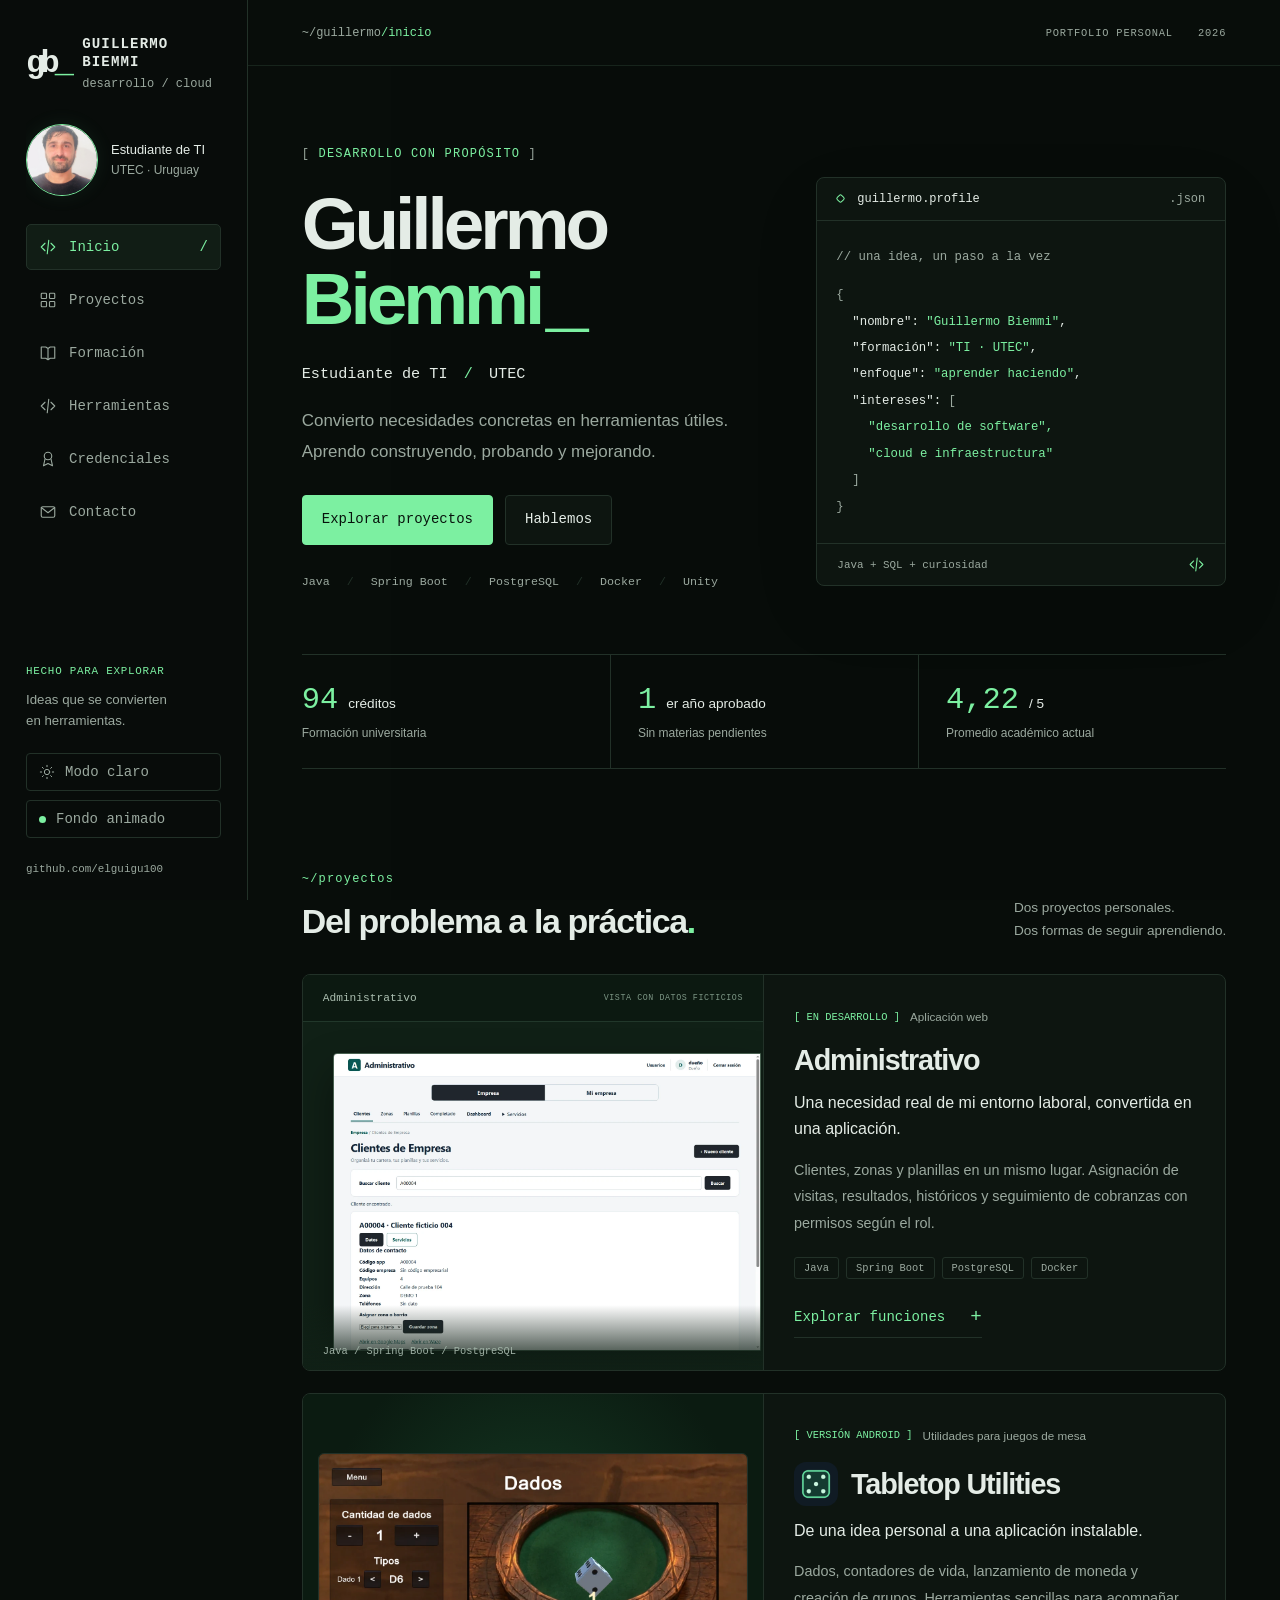
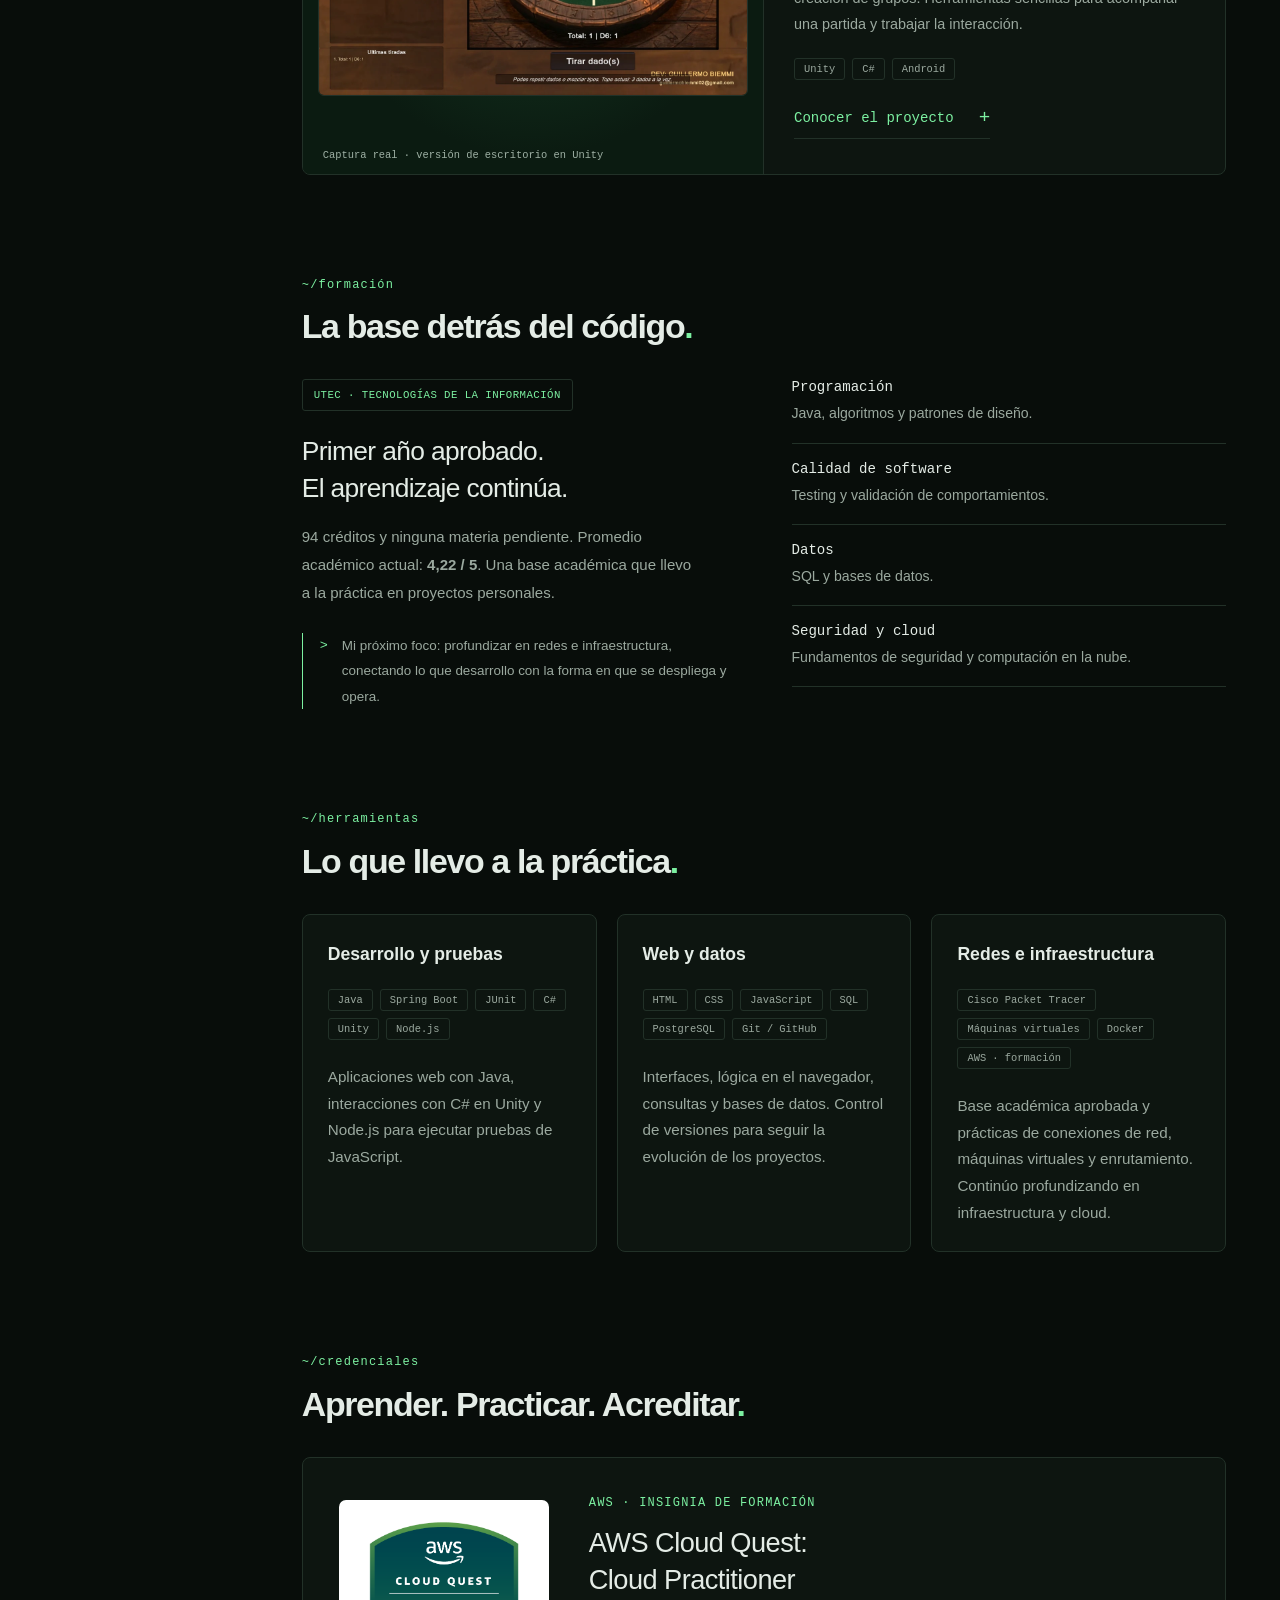
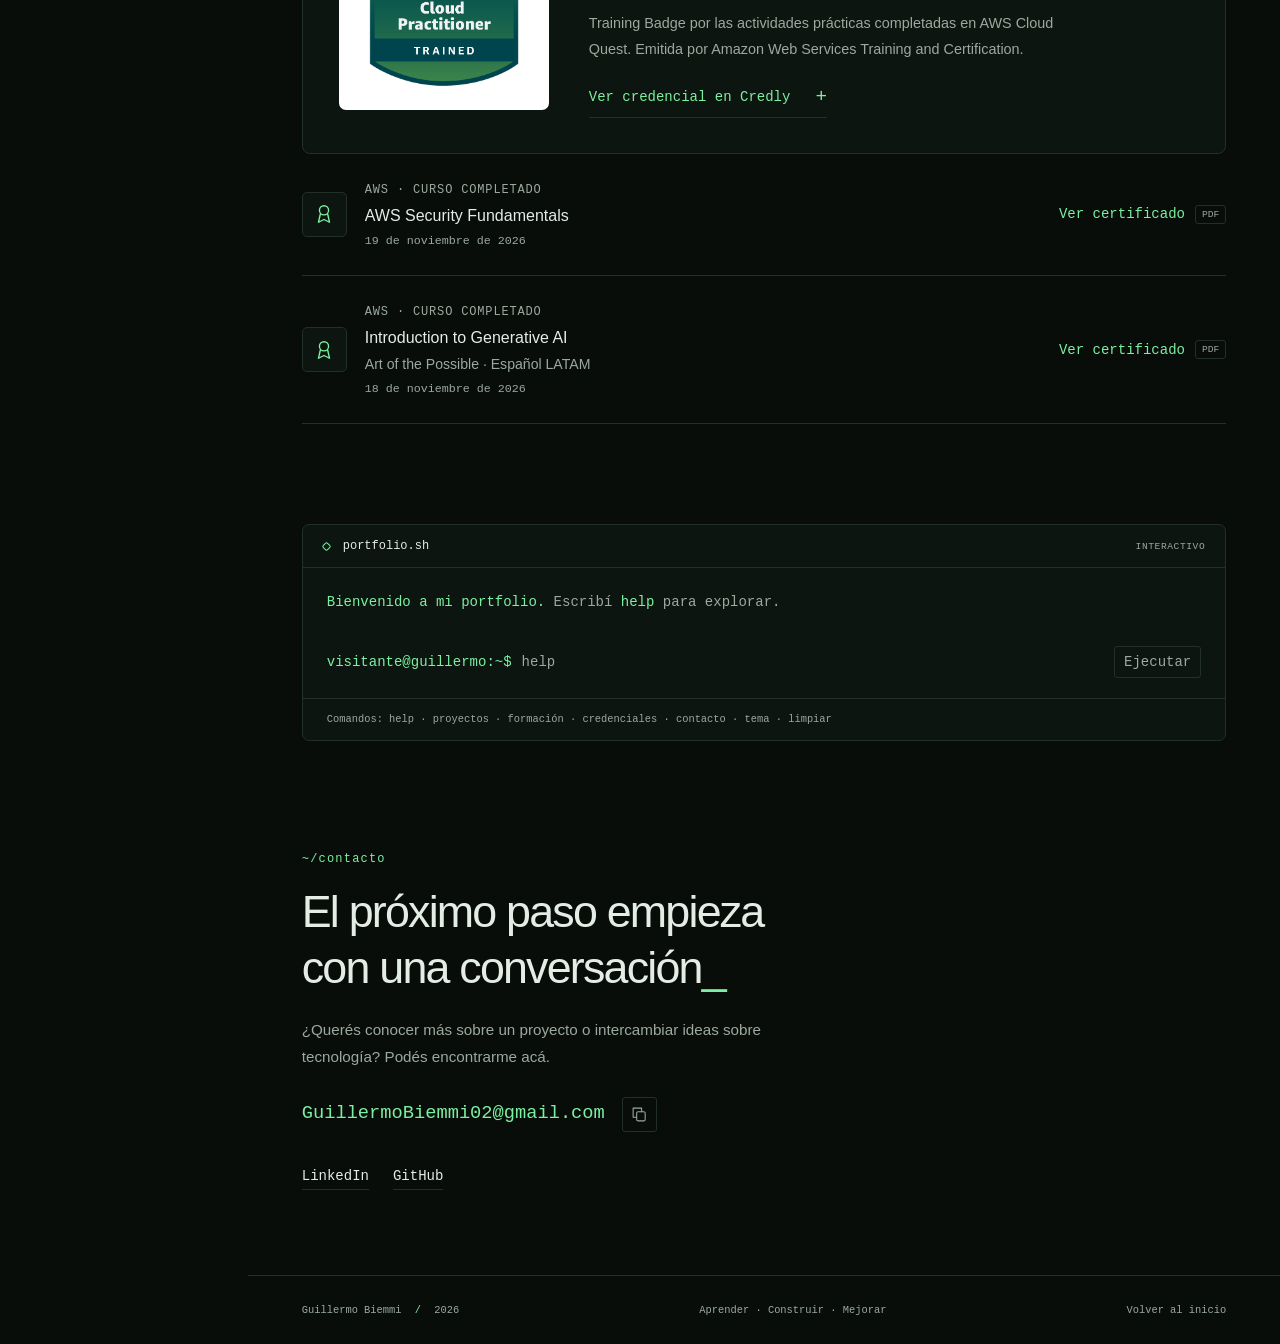
==== commit d76f8a47: "Add files via upload" ====
--- a/index.html
+++ b/index.html
@@ -45,7 +45,7 @@
       <section id="inicio" class="hero section-anchor" aria-labelledby="hero-title">
         <div class="hero-copy"><p class="eyebrow"><span aria-hidden="true">[</span> DESARROLLO CON PROPÓSITO <span aria-hidden="true">]</span></p><h1 id="hero-title">Guillermo<br><span>Biemmi<span class="cursor" aria-hidden="true">_</span></span></h1><p class="hero-role">Estudiante de TI <span>/</span> UTEC</p><p class="hero-intro">Convierto necesidades concretas en herramientas útiles. Aprendo construyendo, probando y mejorando.</p><div class="hero-actions"><a class="button button-primary" href="#proyectos">Explorar proyectos</a><a class="button button-secondary" href="#contacto">Hablemos</a></div><div class="hero-stack" aria-label="Tecnologías utilizadas"><span>Java</span><span>Spring Boot</span><span>PostgreSQL</span><span>Docker</span><span>Unity</span></div></div>
         <div class="hero-terminal"><div class="terminal-title"><span class="terminal-dot" aria-hidden="true"></span>guillermo.profile <span class="file-extension">.json</span></div><div class="profile-code" aria-label="Resumen de mi perfil"><p class="code-comment">// una idea, un paso a la vez</p><p><span class="code-punctuation">{</span></p><p class="indent"><span class="code-key">"nombre"</span>: <span class="code-string">"Guillermo Biemmi"</span>,</p><p class="indent"><span class="code-key">"formación"</span>: <span class="code-string">"TI · UTEC"</span>,</p><p class="indent"><span class="code-key">"enfoque"</span>: <span class="code-string">"aprender haciendo"</span>,</p><p class="indent"><span class="code-key">"intereses"</span>: <span class="code-punctuation">[</span></p><p class="double-indent code-string">"desarrollo de software",</p><p class="double-indent code-string">"cloud e infraestructura"</p><p class="indent"><span class="code-punctuation">]</span></p><p><span class="code-punctuation">}</span></p></div><div class="terminal-foot"><span>Java + SQL + curiosidad</span><svg><use href="#i-code"/></svg></div></div>
-        <div class="academic-strip"><div><strong>94<span>créditos</span></strong><p>Formación universitaria</p></div><div><strong>1<span>er año aprobado</span></strong><p>Sin materias pendientes</p></div><div><strong>2<span>proyectos</span></strong><p>Distintos problemas, misma iniciativa</p></div></div>
+        <div class="academic-strip"><div><strong>94<span>créditos</span></strong><p>Formación universitaria</p></div><div><strong>1<span>er año aprobado</span></strong><p>Sin materias pendientes</p></div><div><strong>4,22<span>/ 5</span></strong><p>Promedio académico actual</p></div></div>
       </section>
 
       <section id="proyectos" class="section-anchor section-space" aria-labelledby="projects-title"><div class="section-heading"><div><p class="eyebrow">~/proyectos</p><h2 id="projects-title">Del problema a la práctica<span>.</span></h2></div><p>Dos proyectos personales.<br>Dos formas de seguir aprendiendo.</p></div>
@@ -53,7 +53,7 @@
         <article class="project project-tabletop"><div class="project-visual tabletop-visual"><img class="app-preview" src="./assets/tabletop-dados.webp" alt="Tabletop Utilities ejecutándose: dado D6 y resultado de una tirada" loading="lazy" width="1280" height="720"><span class="visual-caption">Captura real · versión de escritorio en Unity</span></div><div class="project-copy"><p class="project-status"><span class="bracket">[ VERSIÓN ANDROID ]</span> Utilidades para juegos de mesa</p><h3 class="app-title"><img src="./assets/tabletop-icon.png" alt="" width="44" height="44">Tabletop Utilities</h3><p class="project-summary">De una idea personal a una aplicación instalable.</p><p>Dados, contadores de vida, lanzamiento de moneda y creación de grupos. Herramientas sencillas para acompañar una partida y trabajar la interacción.</p><div class="project-tags"><span>Unity</span><span>C#</span><span>Android</span></div><button class="text-button" type="button" data-project="tabletop">Conocer el proyecto <span aria-hidden="true">+</span></button></div></article>
       </section>
 
-      <section id="formacion" class="section-anchor section-space" aria-labelledby="education-title"><div class="section-heading"><div><p class="eyebrow">~/formación</p><h2 id="education-title">La base detrás del código<span>.</span></h2></div></div><div class="education-layout"><div class="education-main"><span class="outline-label">UTEC · TECNOLOGÍAS DE LA INFORMACIÓN</span><h3>Primer año aprobado.<br>El aprendizaje continúa.</h3><p>94 créditos y ninguna materia pendiente. Una base académica que llevo a la práctica en proyectos personales.</p><div class="education-note"><span aria-hidden="true">&gt;</span><p>Mi próximo foco: profundizar en redes e infraestructura, conectando lo que desarrollo con la forma en que se despliega y opera.</p></div></div><dl class="knowledge-list"><div><dt>Programación</dt><dd>Java, algoritmos y patrones de diseño.</dd></div><div><dt>Calidad de software</dt><dd>Testing y validación de comportamientos.</dd></div><div><dt>Datos</dt><dd>SQL y bases de datos.</dd></div><div><dt>Seguridad y cloud</dt><dd>Fundamentos de seguridad y computación en la nube.</dd></div></dl></div></section>
+      <section id="formacion" class="section-anchor section-space" aria-labelledby="education-title"><div class="section-heading"><div><p class="eyebrow">~/formación</p><h2 id="education-title">La base detrás del código<span>.</span></h2></div></div><div class="education-layout"><div class="education-main"><span class="outline-label">UTEC · TECNOLOGÍAS DE LA INFORMACIÓN</span><h3>Primer año aprobado.<br>El aprendizaje continúa.</h3><p>94 créditos y ninguna materia pendiente. Promedio académico actual: <strong>4,22 / 5</strong>. Una base académica que llevo a la práctica en proyectos personales.</p><div class="education-note"><span aria-hidden="true">&gt;</span><p>Mi próximo foco: profundizar en redes e infraestructura, conectando lo que desarrollo con la forma en que se despliega y opera.</p></div></div><dl class="knowledge-list"><div><dt>Programación</dt><dd>Java, algoritmos y patrones de diseño.</dd></div><div><dt>Calidad de software</dt><dd>Testing y validación de comportamientos.</dd></div><div><dt>Datos</dt><dd>SQL y bases de datos.</dd></div><div><dt>Seguridad y cloud</dt><dd>Fundamentos de seguridad y computación en la nube.</dd></div></dl></div></section>
 
       <section id="herramientas" class="section-anchor section-space" aria-labelledby="tools-title">
         <div class="section-heading"><div><p class="eyebrow">~/herramientas</p><h2 id="tools-title">Lo que llevo a la práctica<span>.</span></h2></div></div>
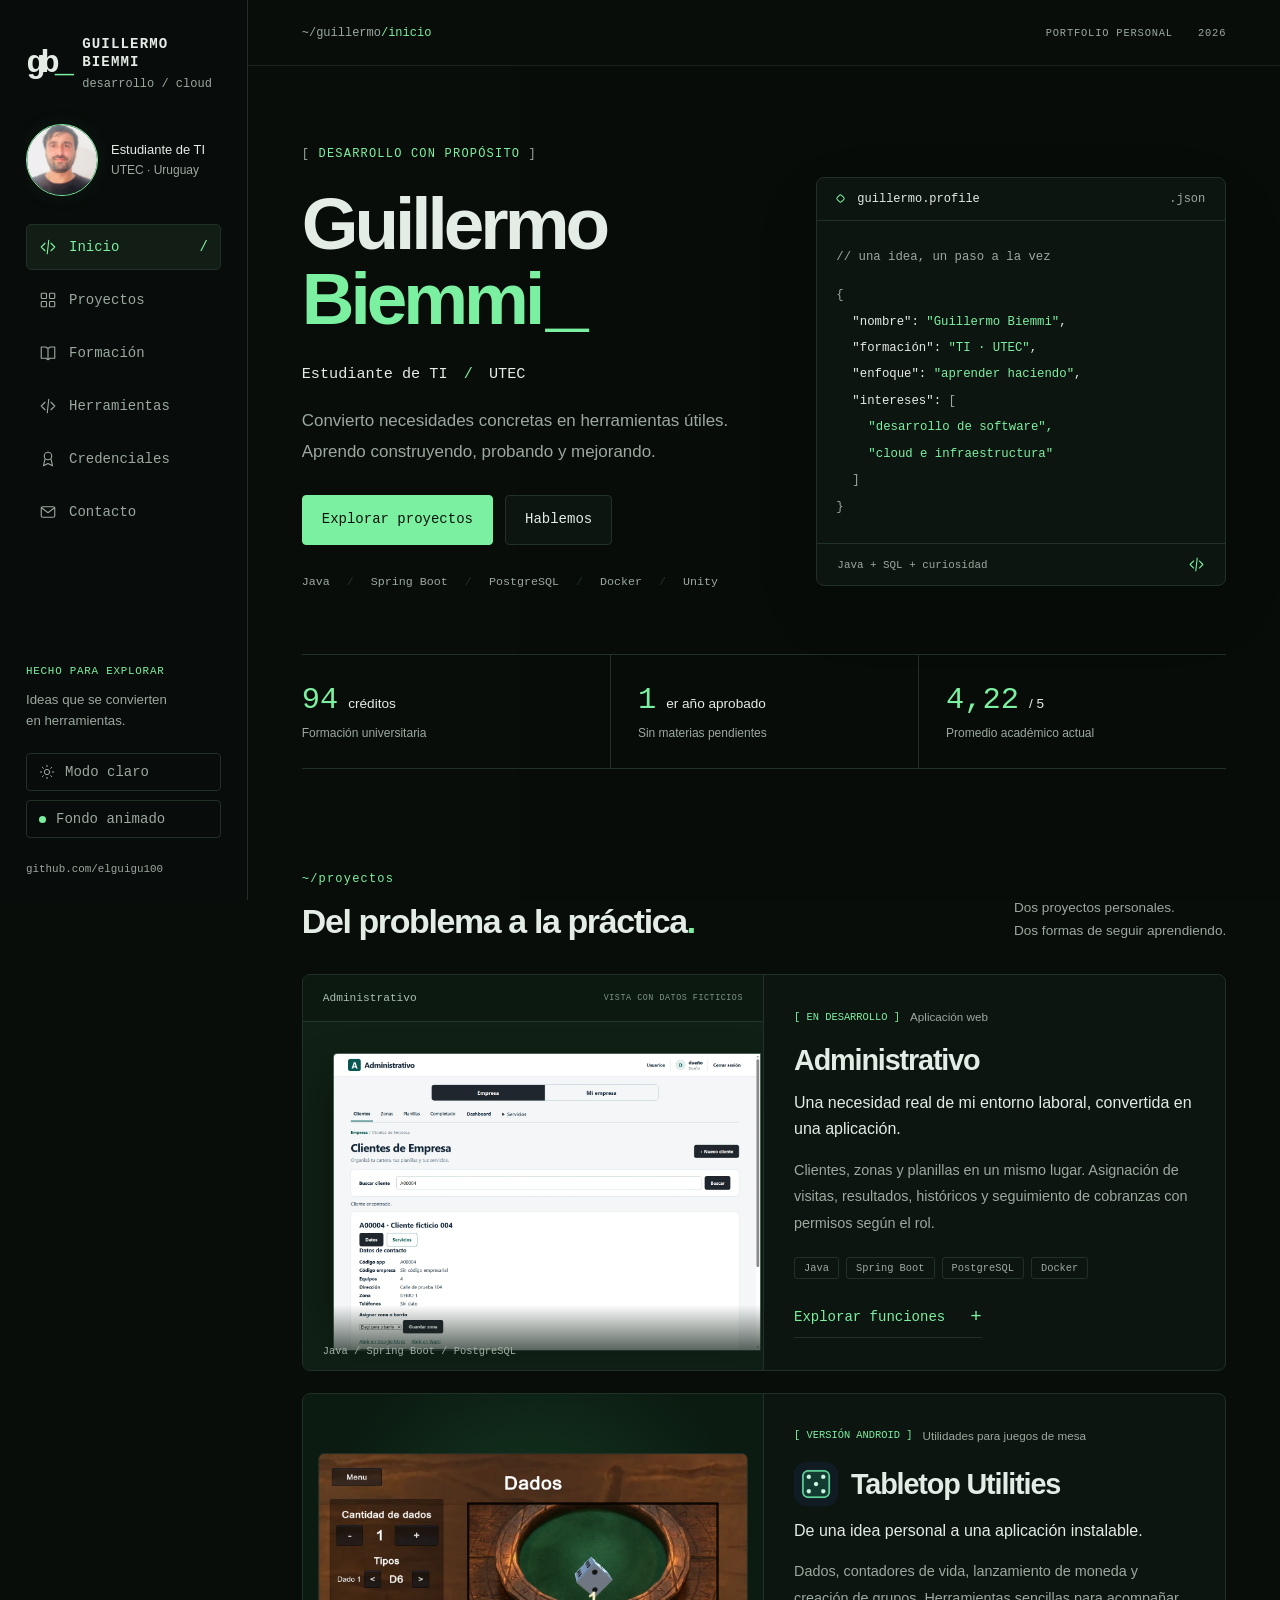
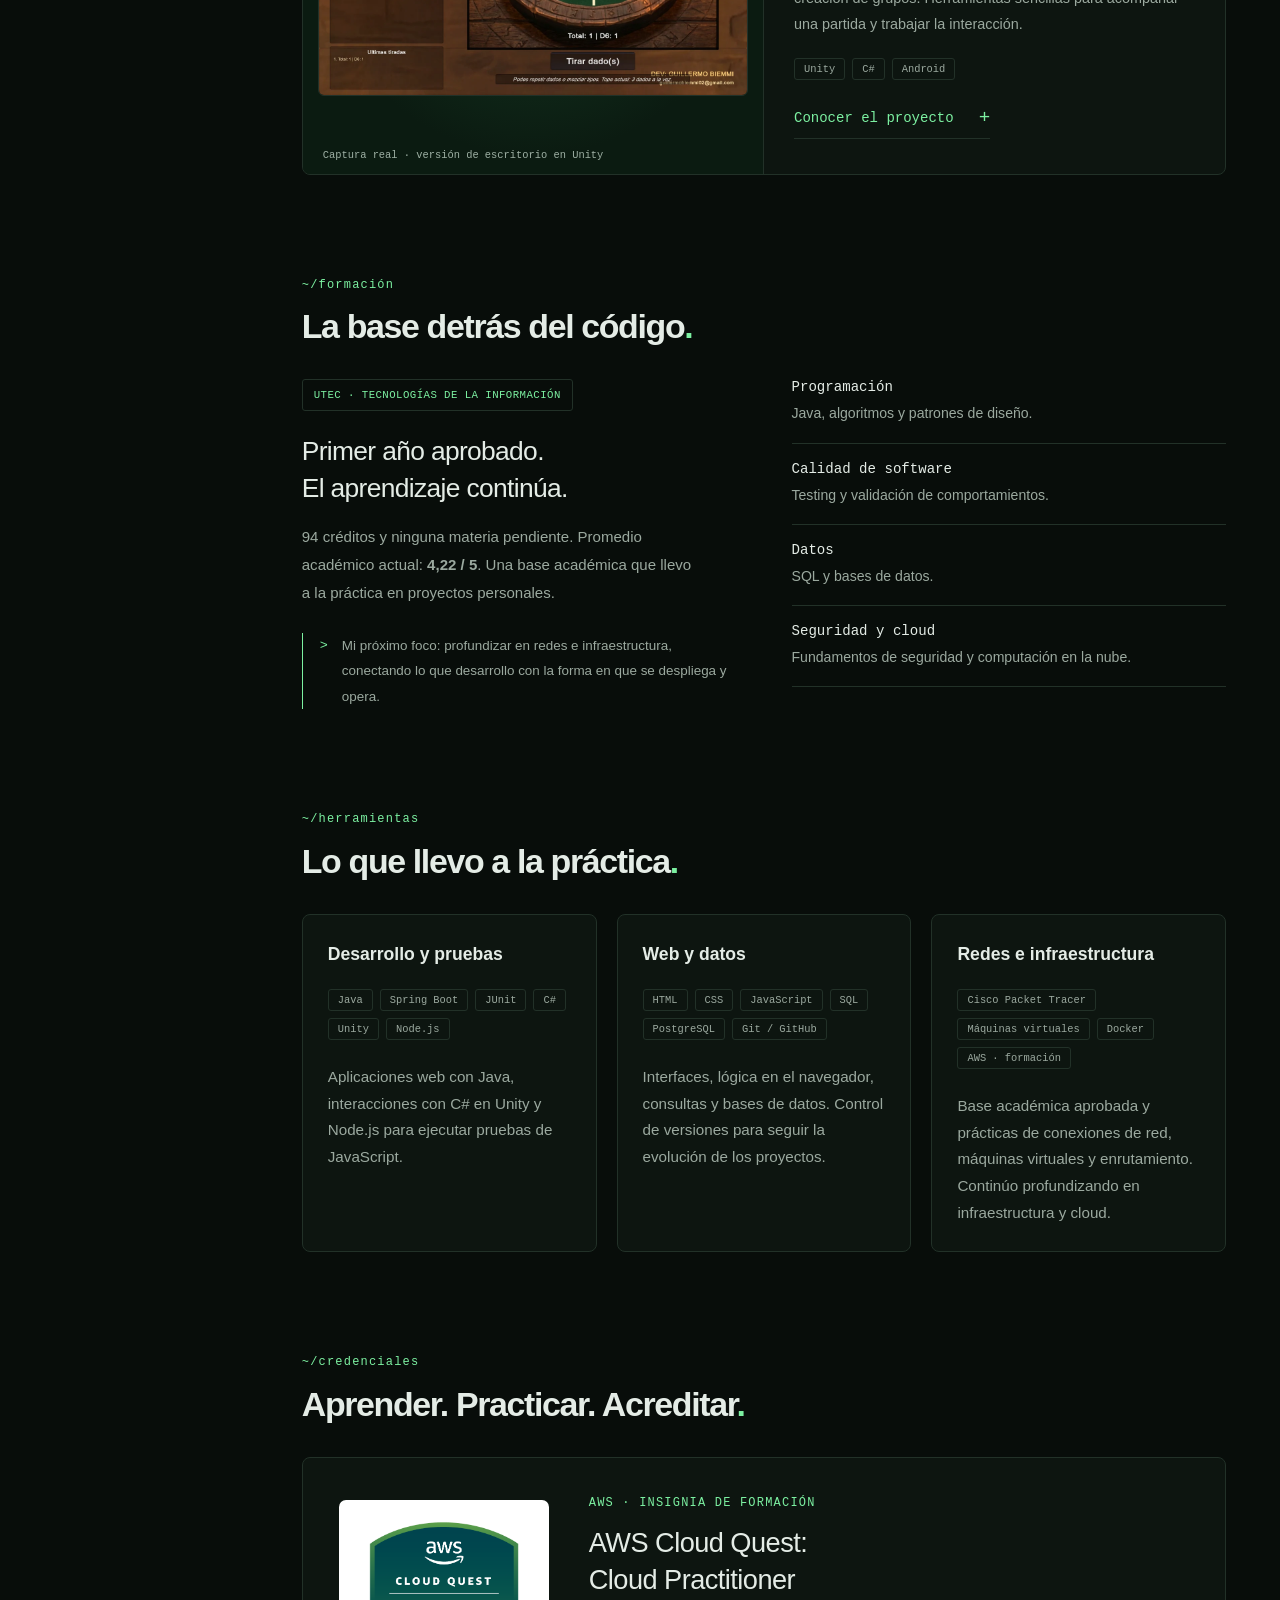
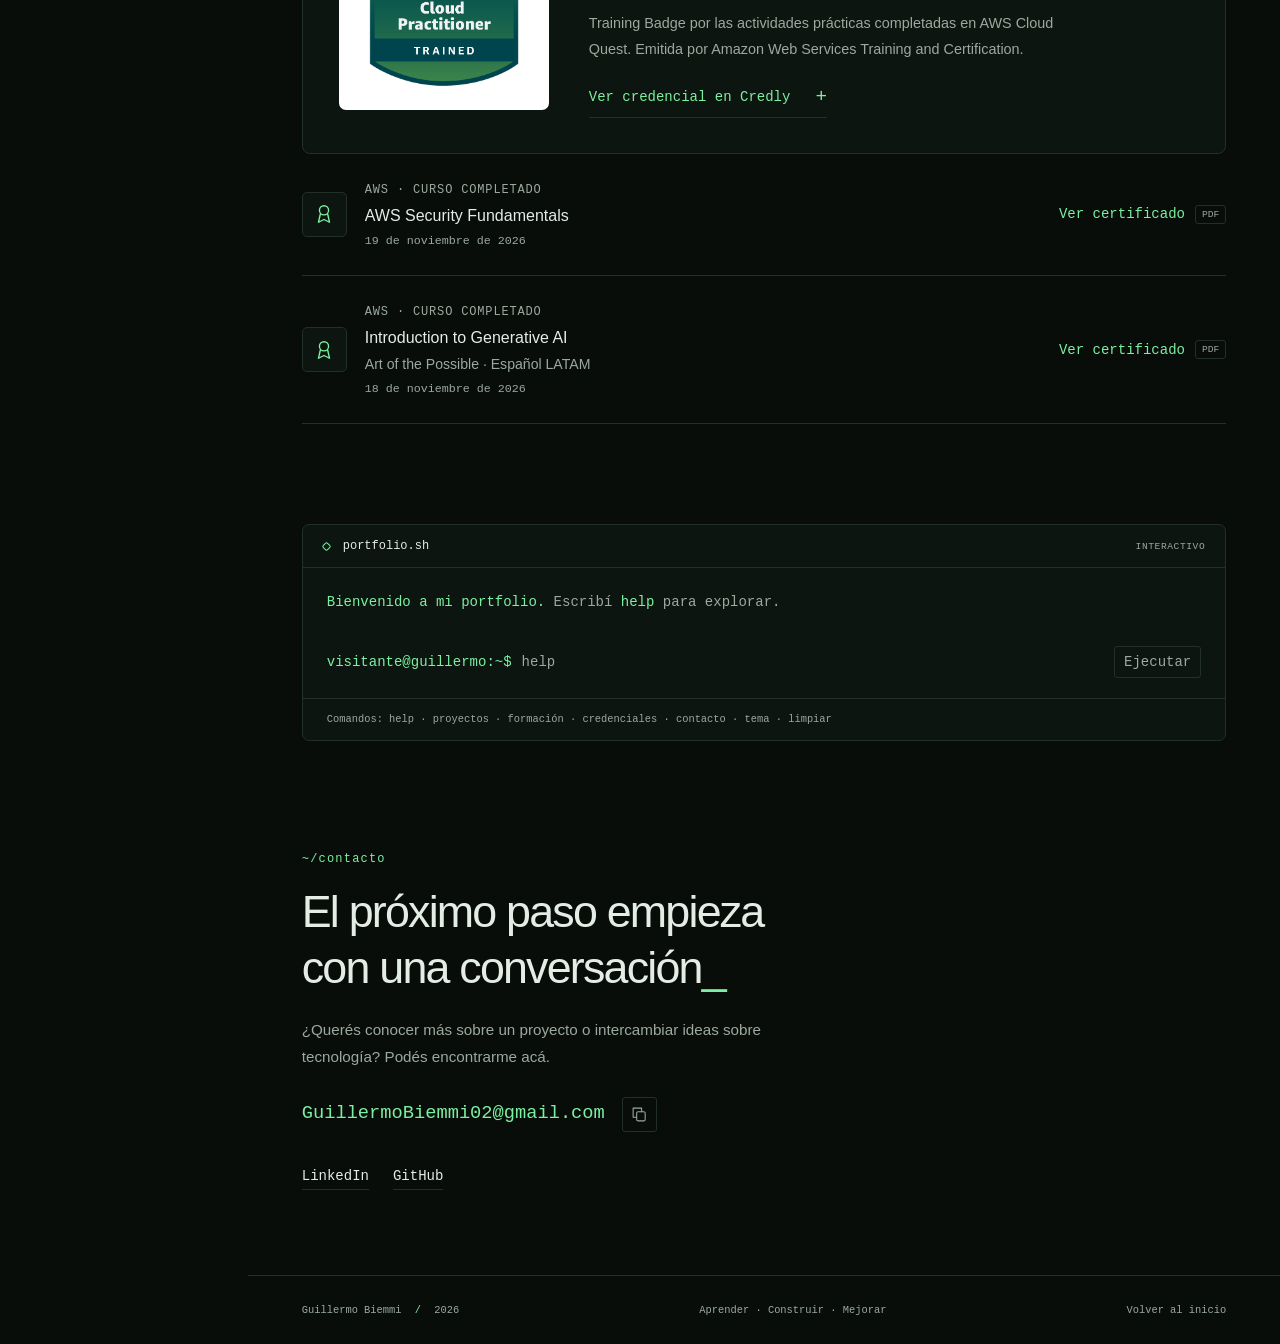
==== commit 56234047: "Publicar solo la miniatura del retrato" ====
--- a/index.html
+++ b/index.html
@@ -26,7 +26,7 @@
     <a class="brand" href="#inicio" aria-label="Guillermo Biemmi, inicio"><span class="brand-mark">gb<span>_</span></span><span class="brand-name"><b>GUILLERMO</b><br><b>BIEMMI</b><span>desarrollo / cloud</span></span></a>
     <button class="menu-toggle" type="button" aria-expanded="false" aria-controls="main-nav">Menú <span aria-hidden="true">☰</span></button>
     <div class="sidebar-content" id="sidebar-content">
-      <div class="identity"><img class="portrait" src="./assets/guillermo.jpeg" alt="Guillermo Biemmi" width="72" height="72"><p>Estudiante de TI<strong>UTEC · Uruguay</strong></p></div>
+      <div class="identity"><img class="portrait" src="./assets/avatar-144.png" alt="Guillermo Biemmi" width="72" height="72"><p>Estudiante de TI<strong>UTEC · Uruguay</strong></p></div>
       <nav id="main-nav" aria-label="Navegación principal">
         <a href="#inicio" aria-current="location"><svg><use href="#i-code"/></svg>Inicio<span class="nav-index" aria-hidden="true">/</span></a>
         <a href="#proyectos"><svg><use href="#i-grid"/></svg>Proyectos</a>
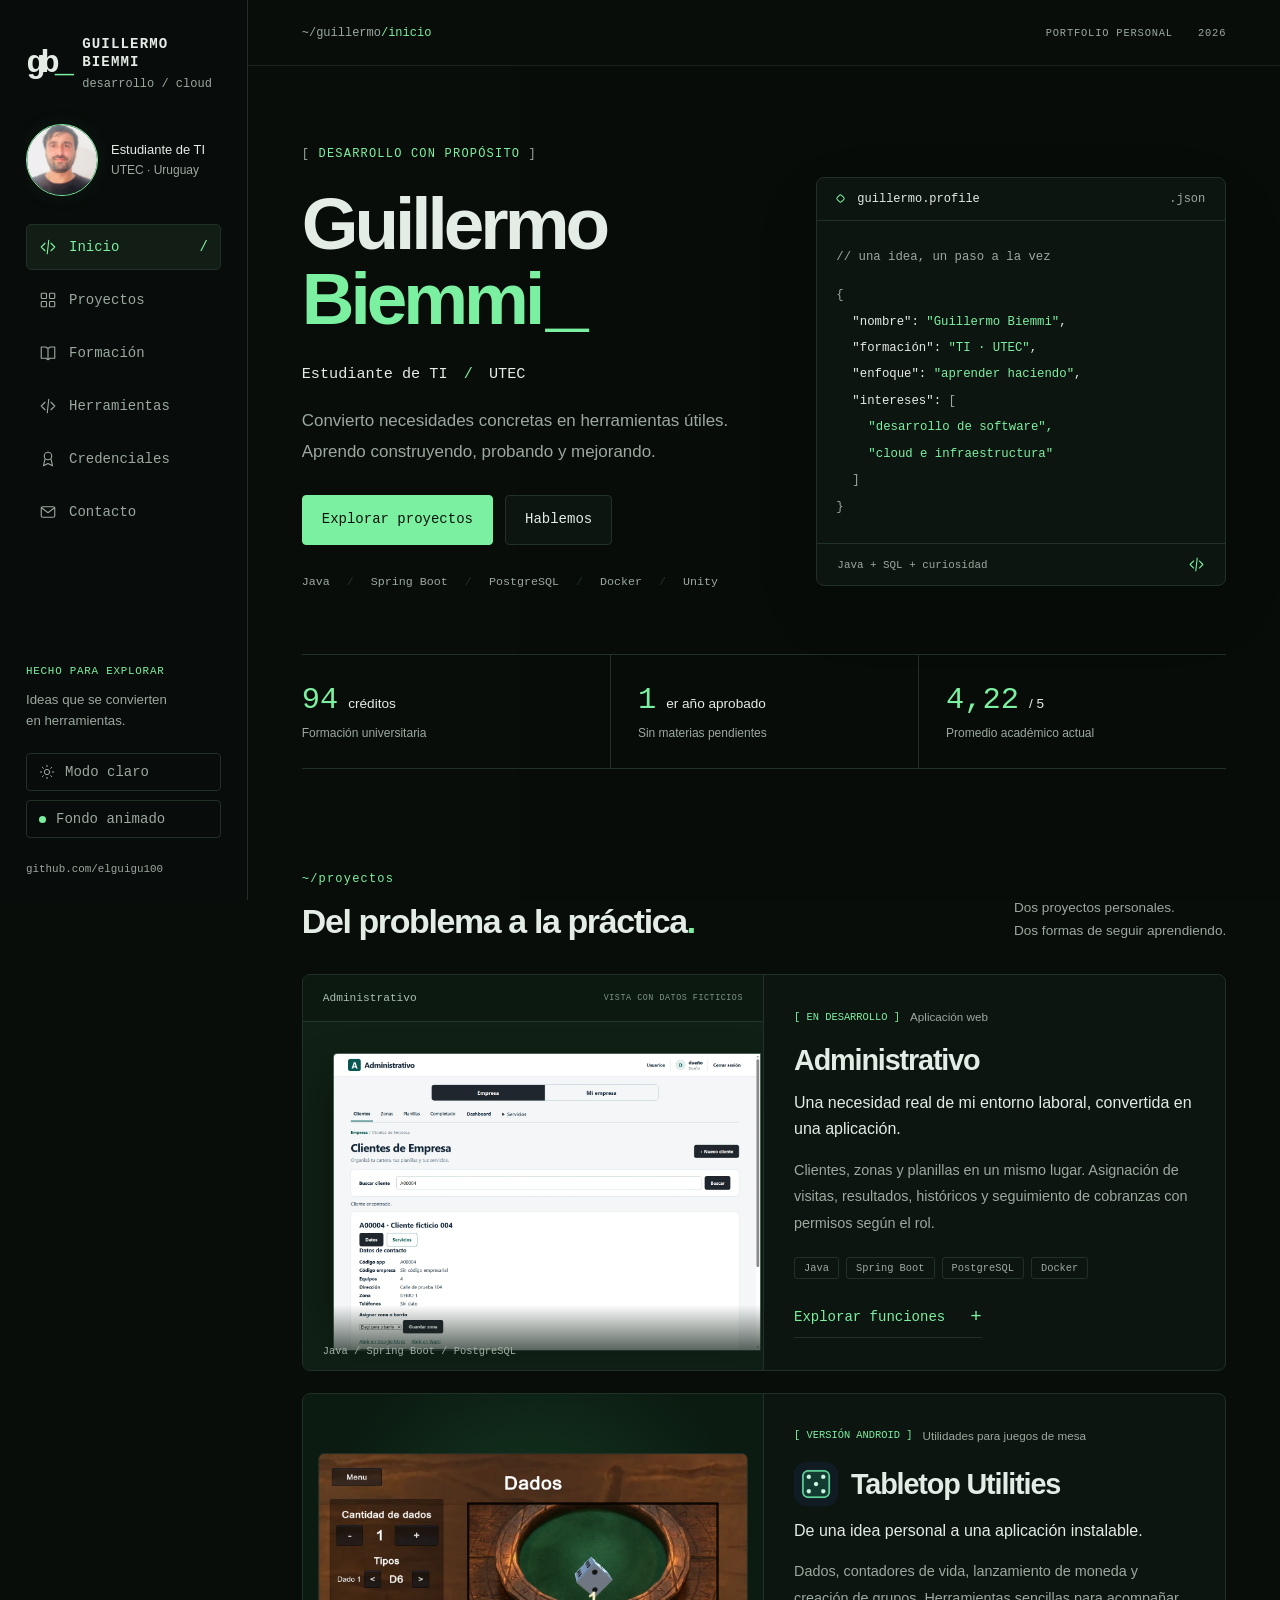
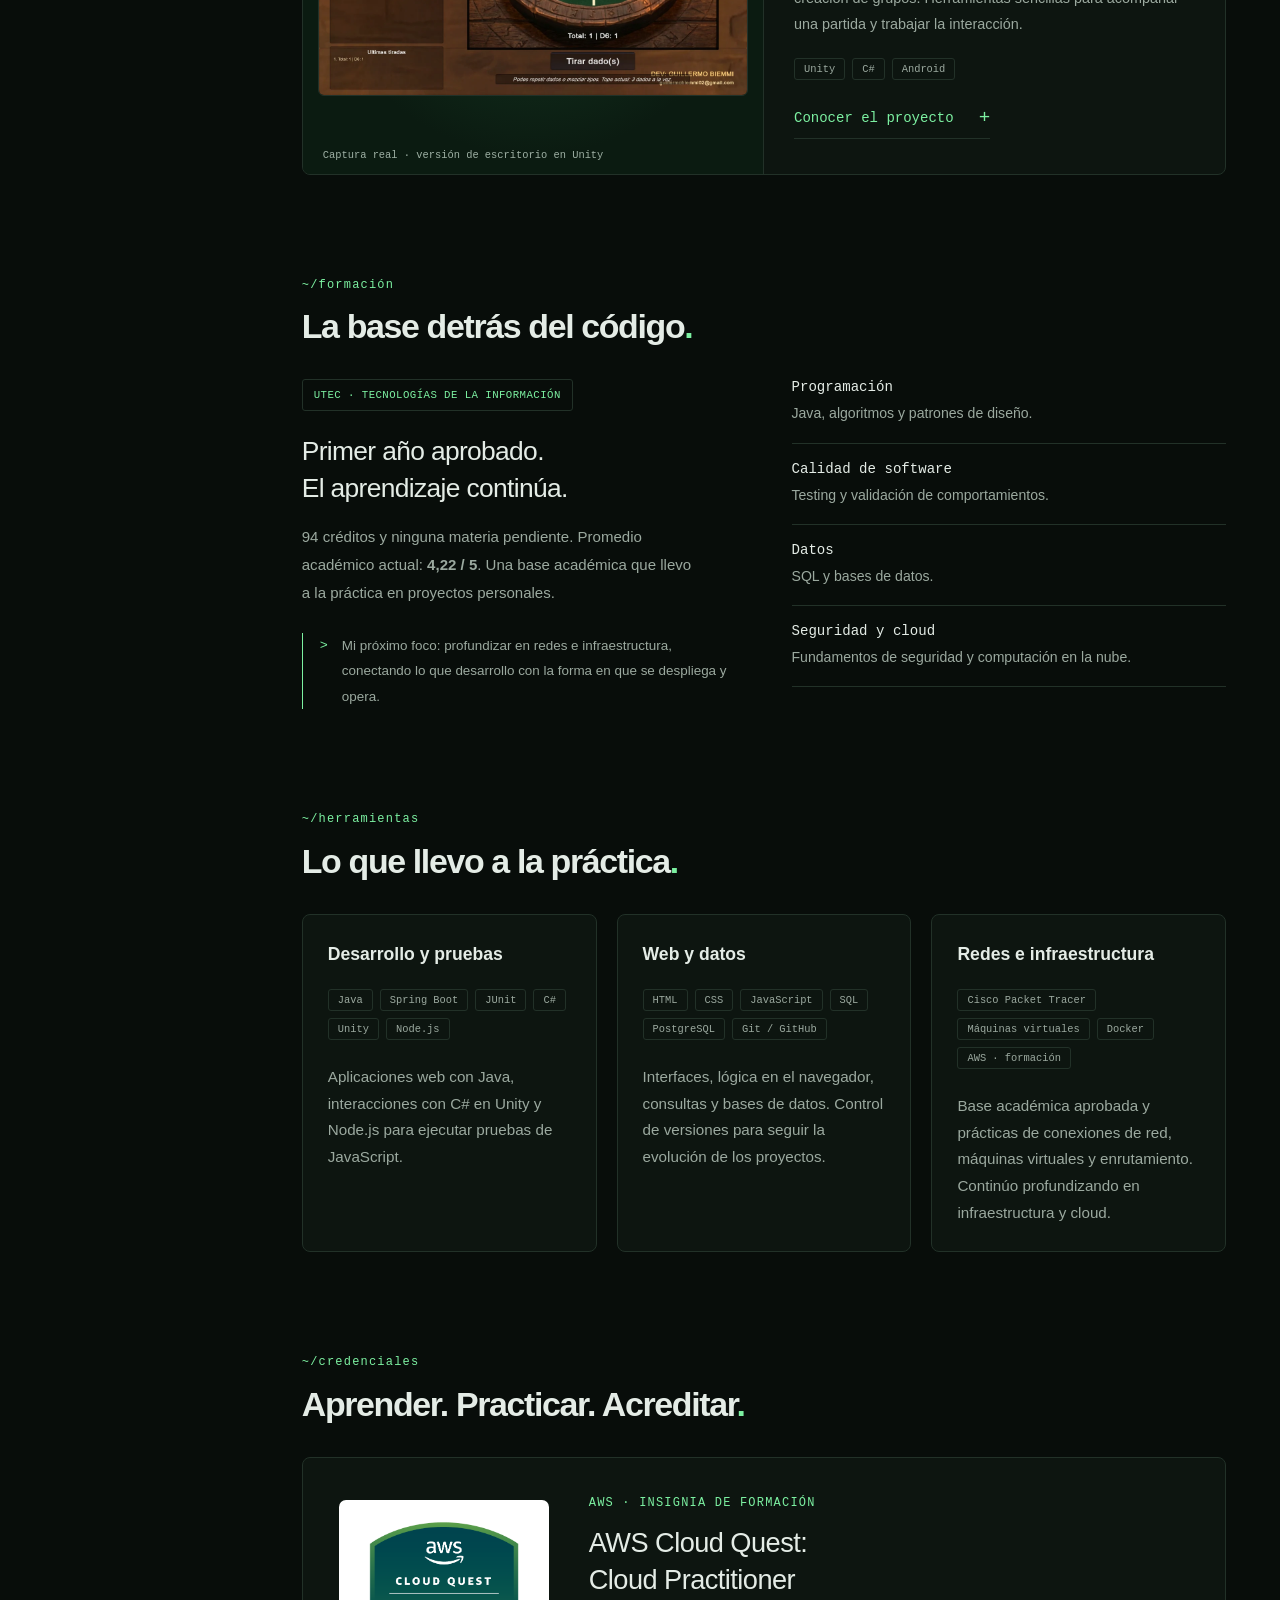
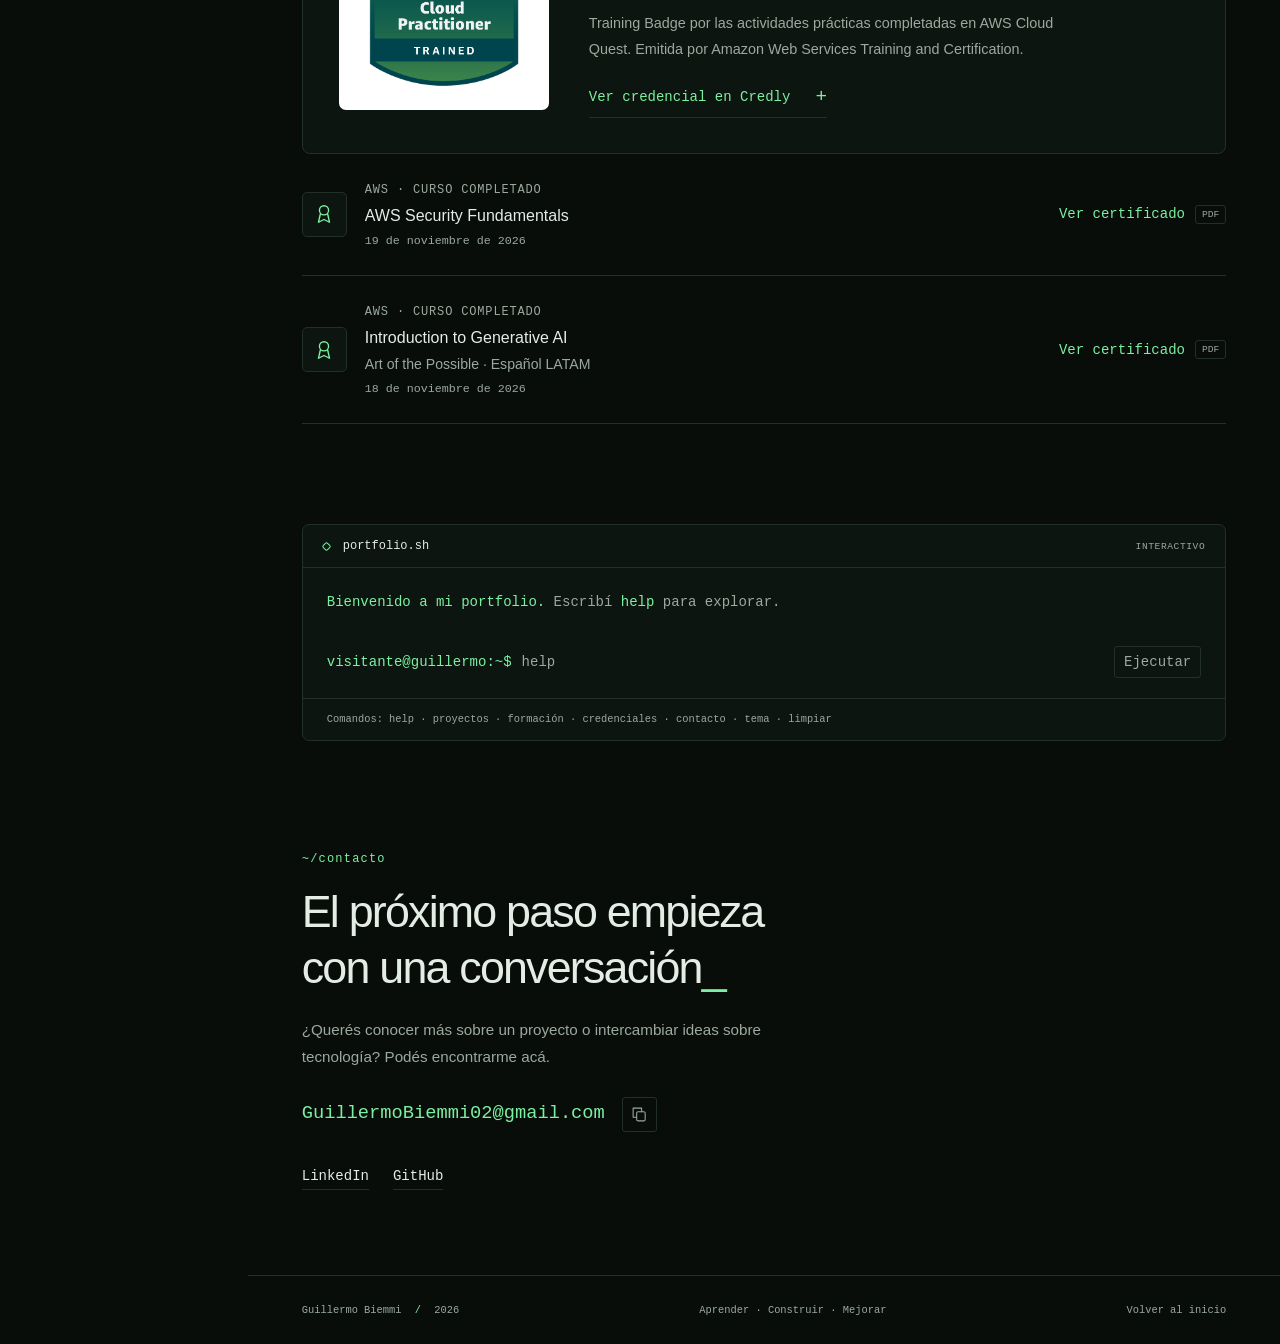
==== commit f054db27: "Integrar la miniatura en el HTML del perfil" ====
--- a/index.html
+++ b/index.html
@@ -26,7 +26,7 @@
     <a class="brand" href="#inicio" aria-label="Guillermo Biemmi, inicio"><span class="brand-mark">gb<span>_</span></span><span class="brand-name"><b>GUILLERMO</b><br><b>BIEMMI</b><span>desarrollo / cloud</span></span></a>
     <button class="menu-toggle" type="button" aria-expanded="false" aria-controls="main-nav">Menú <span aria-hidden="true">☰</span></button>
     <div class="sidebar-content" id="sidebar-content">
-      <div class="identity"><img class="portrait" src="./assets/avatar-144.png" alt="Guillermo Biemmi" width="72" height="72"><p>Estudiante de TI<strong>UTEC · Uruguay</strong></p></div>
+      <div class="identity"><img class="portrait" src="[data-uri]" alt="Guillermo Biemmi" width="72" height="72"><p>Estudiante de TI<strong>UTEC · Uruguay</strong></p></div>
       <nav id="main-nav" aria-label="Navegación principal">
         <a href="#inicio" aria-current="location"><svg><use href="#i-code"/></svg>Inicio<span class="nav-index" aria-hidden="true">/</span></a>
         <a href="#proyectos"><svg><use href="#i-grid"/></svg>Proyectos</a>
